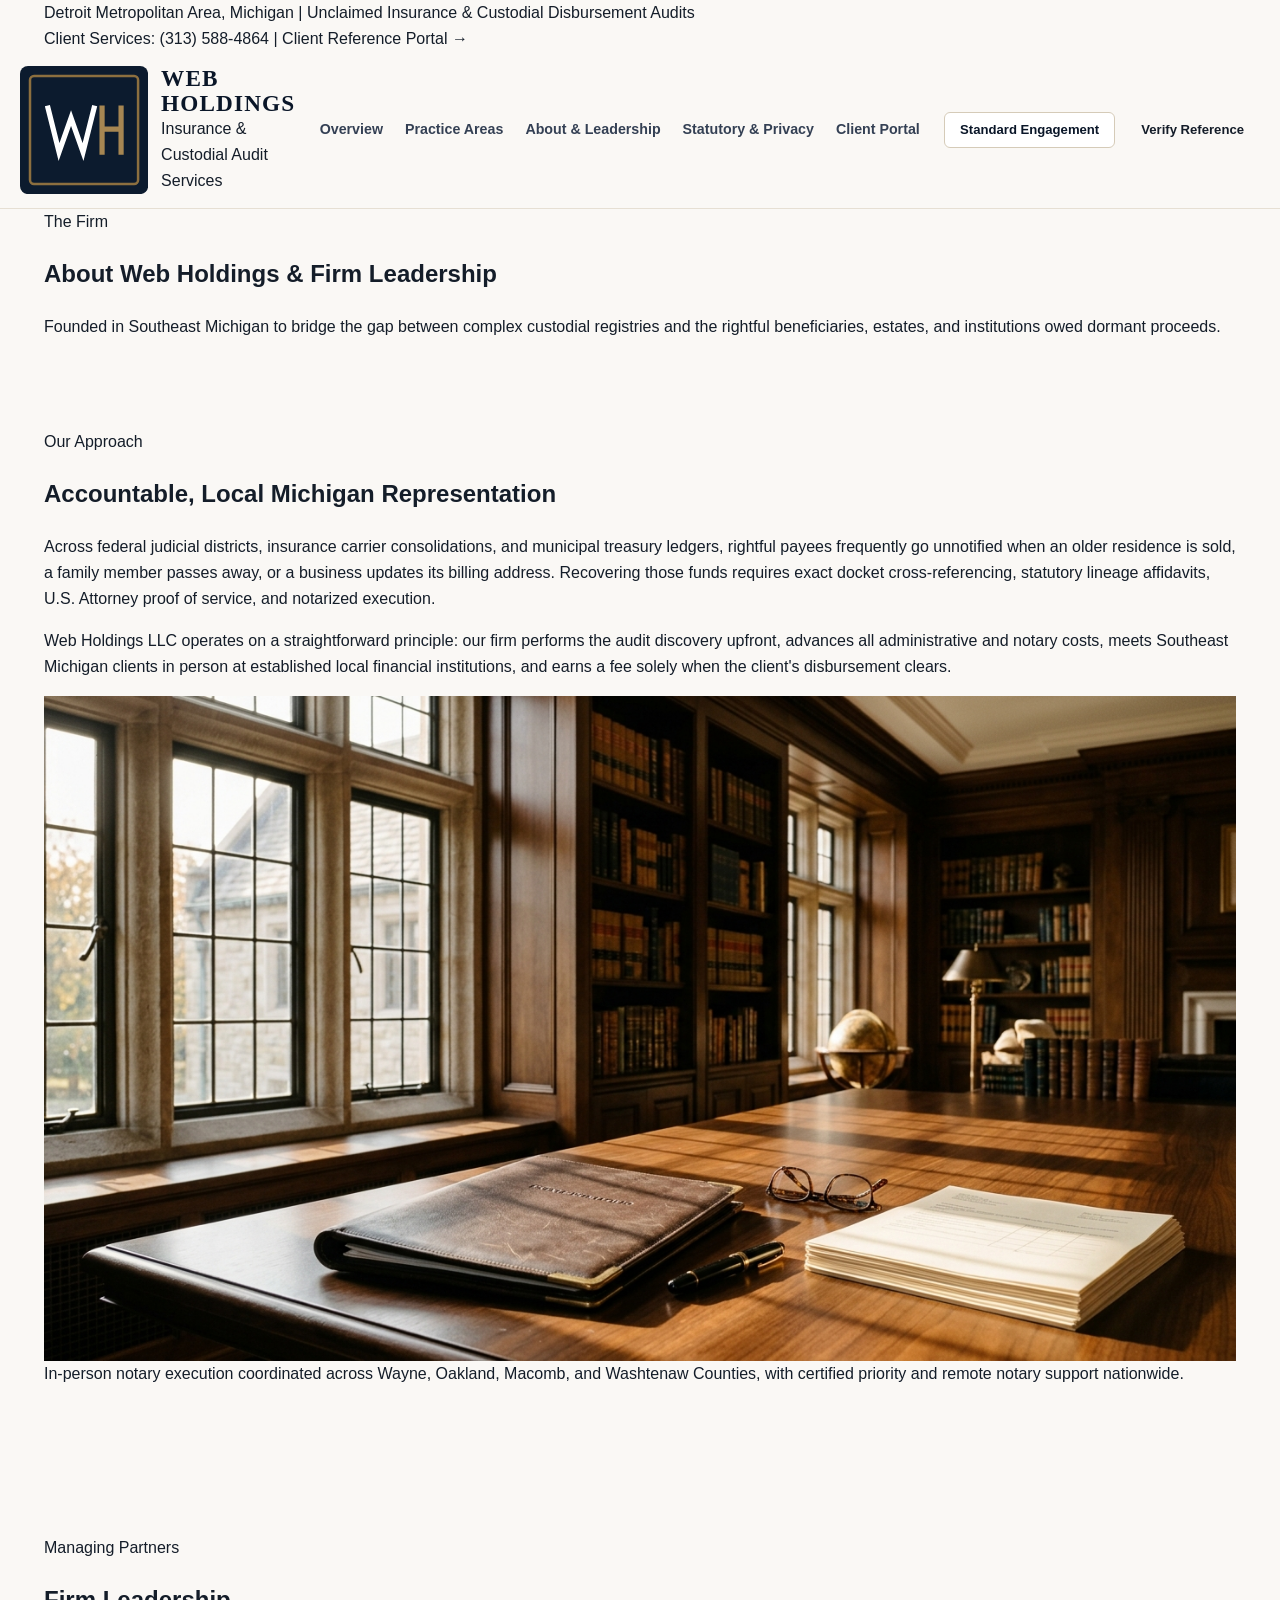
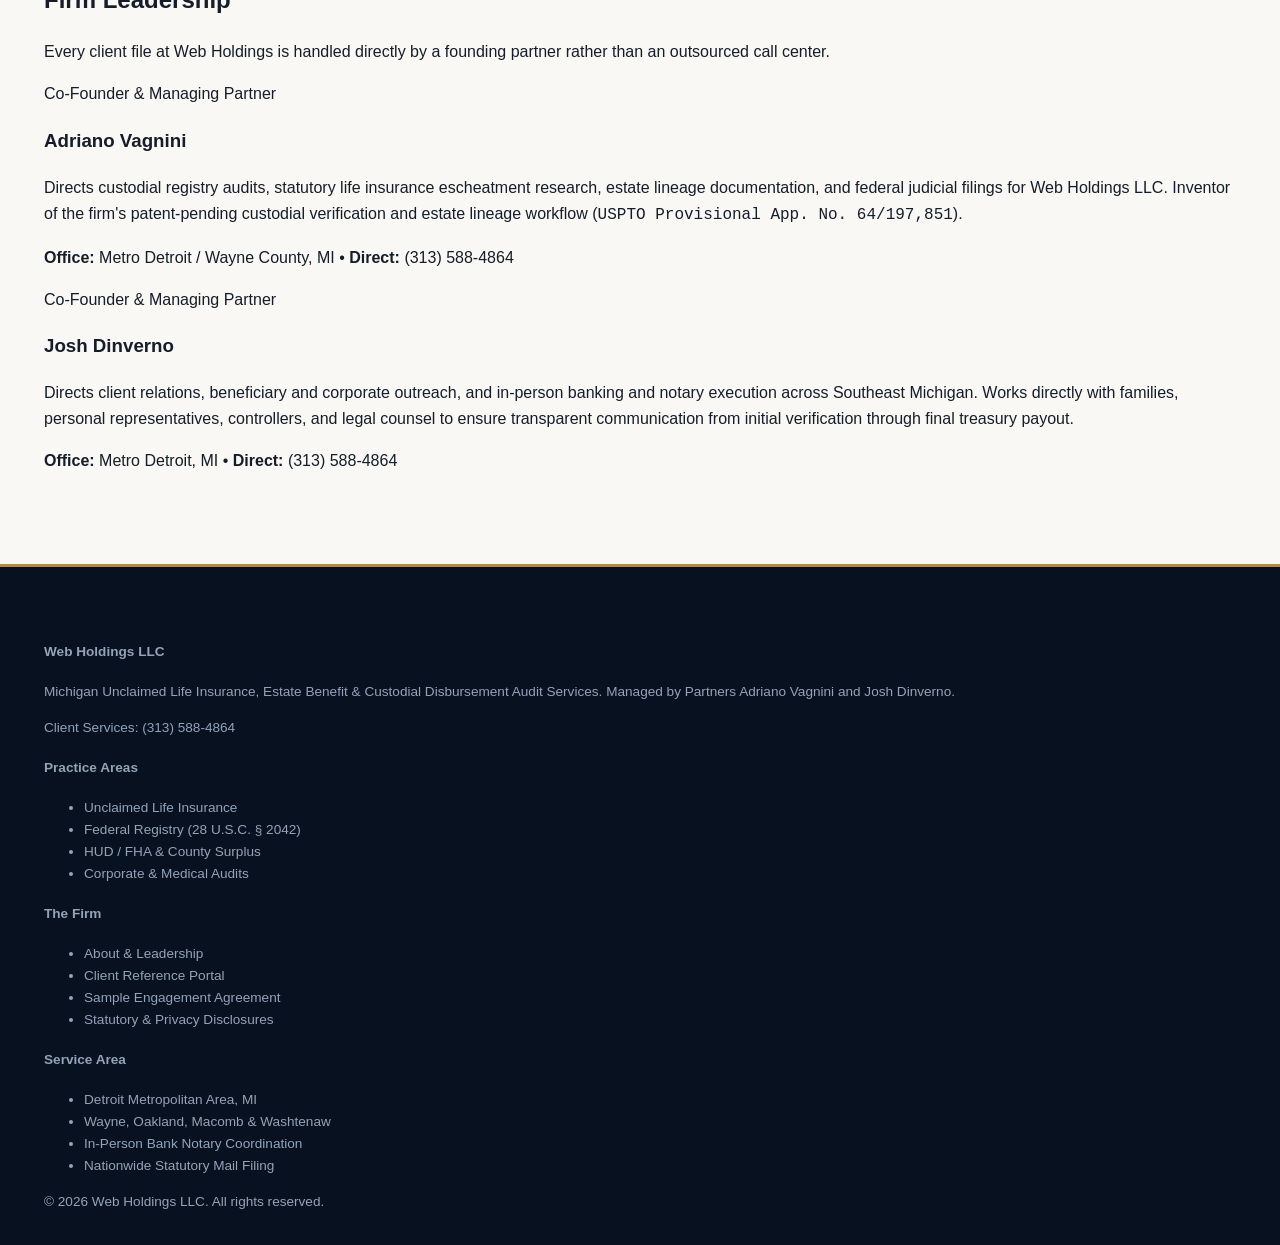
==== about.html @ 26e05de5 "Publish about.html" ====
<!DOCTYPE html>
<html lang="en">
<head>
  <meta charset="UTF-8" />
  <meta name="viewport" content="width=device-width, initial-scale=1.0" />
  <meta name="referrer" content="no-referrer" />
  <title>About &amp; Leadership | Web Holdings LLC — Metro Detroit, Michigan</title>
  <link rel="canonical" href="https://webholdingsmi.com/about.html" />
  <link rel="icon" type="image/svg+xml" href="favicon.svg" />
  <link rel="stylesheet" href="styles.css" />
</head>
<body>

  <div class="utility-bar">
    <div class="container utility-inner">
      <div class="utility-left">
        <span>Detroit Metropolitan Area, Michigan</span>
        <span class="utility-sep">|</span>
        <span>Unclaimed Insurance &amp; Custodial Disbursement Audits</span>
      </div>
      <div class="utility-right">
        <a href="tel:3135884864" class="utility-link">Client Services: (313) 588-4864</a>
        <span class="utility-sep">|</span>
        <a href="portal.html" class="utility-link">Client Reference Portal &rarr;</a>
      </div>
    </div>
  </div>

  <header class="site-header">
    <div class="container header-inner">
      <a href="index.html" class="brand">
        <svg class="brand-mark" viewBox="0 0 64 64" fill="none" xmlns="http://www.w3.org/2000/svg">
          <rect width="64" height="64" rx="4" fill="#0C1B2E" />
          <rect x="5" y="5" width="54" height="54" rx="2" stroke="#8C6F3F" stroke-width="1.25" />
          <path d="M14 21L19.5 43L25.5 26L31.5 43L37 21" stroke="#FFFFFF" stroke-width="2.6" stroke-linecap="square" stroke-linejoin="miter" />
          <path d="M41 21V43M50.5 21V43M41 31.5H50.5" stroke="#A68652" stroke-width="2.6" stroke-linecap="square" />
        </svg>
        <div class="brand-text">
          <span class="brand-name">Web Holdings</span>
          <span class="brand-sub">Insurance &amp; Custodial Audit Services</span>
        </div>
      </a>

      <nav class="main-nav" id="mainNav">
        <a href="index.html">Overview</a>
        <a href="practices.html">Practice Areas</a>
        <a href="about.html" class="active">About &amp; Leadership</a>
        <a href="compliance.html">Statutory &amp; Privacy</a>
        <a href="portal.html">Client Portal</a>
      </nav>

      <div class="header-actions">
        <a href="agreement-preview.html" class="btn btn-outline btn-sm">Standard Engagement</a>
        <a href="portal.html" class="btn btn-navy btn-sm">Verify Reference</a>
        <button class="mobile-menu-btn" id="mobileMenuBtn" type="button">Menu</button>
      </div>
    </div>
  </header>

  <section class="page-banner">
    <div class="container">
      <span class="section-kicker">The Firm</span>
      <h1>About Web Holdings &amp; Firm Leadership</h1>
      <p>
        Founded in Southeast Michigan to bridge the gap between complex custodial registries and the rightful
        beneficiaries, estates, and institutions owed dormant proceeds.
      </p>
    </div>
  </section>

  <section class="section">
    <div class="container about-split">
      <div>
        <span class="section-kicker">Our Approach</span>
        <h2 class="statement-title">Accountable, Local Michigan Representation</h2>
        <p>
          Across federal judicial districts, insurance carrier consolidations, and municipal treasury ledgers, rightful
          payees frequently go unnotified when an older residence is sold, a family member passes away, or a business
          updates its billing address. Recovering those funds requires exact docket cross-referencing, statutory lineage
          affidavits, U.S. Attorney proof of service, and notarized execution.
        </p>
        <p>
          Web Holdings LLC operates on a straightforward principle: our firm performs the audit discovery upfront,
          advances all administrative and notary costs, meets Southeast Michigan clients in person at established local
          financial institutions, and earns a fee solely when the client's disbursement clears.
        </p>
      </div>

      <div class="hero-image-panel">
        <img
          src="assets/hero-editorial.jpg"
          alt="Web Holdings Archival Estate and Audit Documentation"
        />
        <div class="hero-image-caption">
          In-person notary execution coordinated across Wayne, Oakland, Macomb, and Washtenaw Counties, with certified
          priority and remote notary support nationwide.
        </div>
      </div>
    </div>
  </section>

  <section class="section section-white">
    <div class="container">
      <div class="section-intro">
        <span class="section-kicker">Managing Partners</span>
        <h2>Firm Leadership</h2>
        <p>
          Every client file at Web Holdings is handled directly by a founding partner rather than an outsourced call
          center.
        </p>
      </div>

      <div class="cards-2">
        <div class="bio-card">
          <span class="inst-meta">Co-Founder &amp; Managing Partner</span>
          <h3>Adriano Vagnini</h3>
          <p>
            Directs custodial registry audits, statutory life insurance escheatment research, estate lineage
            documentation, and federal judicial filings for Web Holdings LLC. Inventor of the firm's patent-pending
            custodial verification and estate lineage workflow (<code>USPTO Provisional App. No. 64/197,851</code>).
          </p>
          <p>
            <strong>Office:</strong> Metro Detroit / Wayne County, MI &bull; <strong>Direct:</strong>
            <a href="tel:3135884864">(313) 588-4864</a>
          </p>
        </div>

        <div class="bio-card">
          <span class="inst-meta">Co-Founder &amp; Managing Partner</span>
          <h3>Josh Dinverno</h3>
          <p>
            Directs client relations, beneficiary and corporate outreach, and in-person banking and notary execution
            across Southeast Michigan. Works directly with families, personal representatives, controllers, and legal
            counsel to ensure transparent communication from initial verification through final treasury payout.
          </p>
          <p>
            <strong>Office:</strong> Metro Detroit, MI &bull; <strong>Direct:</strong>
            <a href="tel:3135884864">(313) 588-4864</a>
          </p>
        </div>
      </div>
    </div>
  </section>

  <footer class="site-footer">
    <div class="container">
      <div class="footer-cols">
        <div>
          <h4 class="footer-title">Web Holdings LLC</h4>
          <p>
            Michigan Unclaimed Life Insurance, Estate Benefit &amp; Custodial Disbursement Audit Services. Managed by
            Partners Adriano Vagnini and Josh Dinverno.
          </p>
          <p>Client Services: <a href="tel:3135884864">(313) 588-4864</a></p>
        </div>
        <div>
          <h4 class="footer-title">Practice Areas</h4>
          <ul class="footer-list">
            <li><a href="practices.html#insurance">Unclaimed Life Insurance</a></li>
            <li><a href="practices.html#custodial">Federal Registry (28 U.S.C. &sect; 2042)</a></li>
            <li><a href="practices.html#custodial">HUD / FHA &amp; County Surplus</a></li>
            <li><a href="practices.html#corporate">Corporate &amp; Medical Audits</a></li>
          </ul>
        </div>
        <div>
          <h4 class="footer-title">The Firm</h4>
          <ul class="footer-list">
            <li><a href="about.html">About &amp; Leadership</a></li>
            <li><a href="portal.html">Client Reference Portal</a></li>
            <li><a href="agreement-preview.html">Sample Engagement Agreement</a></li>
            <li><a href="compliance.html">Statutory &amp; Privacy Disclosures</a></li>
          </ul>
        </div>
        <div>
          <h4 class="footer-title">Service Area</h4>
          <ul class="footer-list">
            <li>Detroit Metropolitan Area, MI</li>
            <li>Wayne, Oakland, Macomb &amp; Washtenaw</li>
            <li>In-Person Bank Notary Coordination</li>
            <li>Nationwide Statutory Mail Filing</li>
          </ul>
        </div>
      </div>
      <div class="footer-legal">
        &copy; 2026 Web Holdings LLC. All rights reserved.
      </div>
    </div>
  </footer>

  <script src="app.js"></script>
</body>
</html>
---- styles.css ----
:root {
  --navy-950: #07111f;
  --navy-900: #0a1628;
  --navy-800: #11223d;
  --navy-700: #1b3358;
  --ivory-50: #faf8f5;
  --ivory-100: #f3efe8;
  --ivory-200: #e6dfd3;
  --ivory-300: #d5cbb8;
  --gold-600: #9a732c;
  --gold-500: #b68d40;
  --gold-400: #cfa95e;
  --gold-100: #f7f0e0;
  --emerald-900: #064e3b;
  --emerald-800: #124a28;
  --emerald-700: #15803d;
  --emerald-100: #e8f5ee;
  --emerald-50: #ecfdf5;
  --ink-900: #141d29;
  --ink-700: #344054;
  --ink-500: #5c687a;
  --white: #ffffff;
  --danger-700: #991b1b;
  --danger-100: #fee2e2;
  --danger-50: #fef2f2;

  --font-serif: Georgia, "Times New Roman", Times, serif;
  --font-sans: -apple-system, BlinkMacSystemFont, "Segoe UI", Roboto, "Helvetica Neue", Arial, sans-serif;
  --font-mono: "SFMono-Regular", Consolas, "Liberation Mono", Menlo, monospace;

  --shadow-sm: 0 2px 8px rgba(10, 22, 40, 0.05);
  --shadow-md: 0 12px 32px rgba(10, 22, 40, 0.09);
  --shadow-lg: 0 24px 56px rgba(10, 22, 40, 0.16);
  --radius-sm: 6px;
  --radius-md: 12px;
  --radius-lg: 16px;
}

*,
*::before,
*::after {
  box-sizing: border-box;
}

html {
  scroll-behavior: smooth;
  font-size: 16px;
}

body {
  margin: 0;
  font-family: var(--font-sans);
  background-color: var(--ivory-50);
  color: var(--ink-900);
  line-height: 1.62;
  -webkit-font-smoothing: antialiased;
}

img {
  max-width: 100%;
  display: block;
}

a {
  color: inherit;
  text-decoration: none;
}

.container {
  width: 100%;
  max-width: 1240px;
  margin: 0 auto;
  padding: 0 24px;
}

.hidden {
  display: none !important;
}

.w-full {
  width: 100%;
}

.text-emerald {
  color: #15803d !important;
}

.text-emerald-bright {
  color: #4ade80 !important;
}

.eyebrow-dark {
  background: rgba(182, 141, 64, 0.18);
  color: #cfa95e;
}

.hp-trap {
  position: absolute;
  left: -9999px;
  width: 1px;
  height: 1px;
  overflow: hidden;
  opacity: 0;
  pointer-events: none;
}

/* Anti-Scam Safety Top Bar */
.safety-banner {
  background: var(--emerald-900);
  color: #ecfdf5;
  border-bottom: 2px solid #10b981;
  font-size: 0.82rem;
  font-weight: 600;
}

.safety-banner-inner {
  display: flex;
  justify-content: space-between;
  align-items: center;
  padding: 10px 0;
  gap: 16px;
  flex-wrap: wrap;
}

.safety-badge {
  display: inline-flex;
  align-items: center;
  gap: 8px;
}

.safety-dot {
  width: 8px;
  height: 8px;
  border-radius: 50%;
  background: #34d399;
  box-shadow: 0 0 0 3px rgba(52, 211, 153, 0.25);
}

.safety-phone {
  color: #ffffff;
  font-weight: 700;
  background: rgba(255, 255, 255, 0.12);
  padding: 4px 12px;
  border-radius: 999px;
  border: 1px solid rgba(255, 255, 255, 0.22);
}

.safety-phone:hover {
  background: rgba(255, 255, 255, 0.2);
}

/* Sticky Header */
.site-header {
  position: sticky;
  top: 0;
  z-index: 100;
  background: rgba(250, 248, 245, 0.96);
  backdrop-filter: blur(12px);
  border-bottom: 1px solid var(--ivory-200);
}

.header-inner {
  display: flex;
  align-items: center;
  justify-content: space-between;
  padding: 14px 0;
  gap: 20px;
}

.brand {
  display: flex;
  align-items: center;
  gap: 13px;
}

.brand-seal {
  width: 44px;
  height: 44px;
  flex-shrink: 0;
}

.brand-text {
  display: flex;
  flex-direction: column;
}

.brand-name {
  font-family: var(--font-serif);
  font-size: 1.45rem;
  font-weight: 700;
  letter-spacing: 0.05em;
  color: var(--navy-900);
  line-height: 1.08;
  text-transform: uppercase;
}

.brand-tagline {
  font-size: 0.71rem;
  text-transform: uppercase;
  letter-spacing: 0.08em;
  color: var(--gold-600);
  font-weight: 700;
  margin-top: 2px;
}

.main-nav {
  display: flex;
  align-items: center;
  gap: 22px;
}

.main-nav a {
  font-size: 0.89rem;
  font-weight: 600;
  color: var(--ink-700);
  transition: color 0.18s ease;
}

.main-nav a:hover {
  color: var(--navy-900);
}

.header-actions {
  display: flex;
  align-items: center;
  gap: 10px;
}

.mobile-menu-btn {
  display: none;
  background: transparent;
  border: 1px solid var(--ivory-300);
  border-radius: var(--radius-sm);
  padding: 8px 11px;
  color: var(--navy-900);
  font-weight: 700;
  cursor: pointer;
}

/* Buttons */
.btn {
  display: inline-flex;
  align-items: center;
  justify-content: center;
  gap: 8px;
  padding: 12px 20px;
  font-family: var(--font-sans);
  font-size: 0.9rem;
  font-weight: 700;
  border-radius: var(--radius-sm);
  cursor: pointer;
  transition: all 0.18s ease;
  border: 1px solid transparent;
  text-align: center;
  line-height: 1.25;
}

.btn-sm {
  padding: 9px 15px;
  font-size: 0.82rem;
}

.btn-lg {
  padding: 14px 26px;
  font-size: 0.95rem;
}

.btn-primary {
  background: var(--navy-900);
  color: var(--white);
  border-color: var(--navy-900);
}

.btn-primary:hover {
  background: var(--navy-800);
}

.btn-emerald {
  background: var(--emerald-700);
  color: var(--white);
  border-color: var(--emerald-700);
  box-shadow: 0 4px 14px rgba(21, 128, 61, 0.25);
}

.btn-emerald:hover {
  background: var(--emerald-800);
}

.btn-gold {
  background: linear-gradient(135deg, #b68d40 0%, #9a732c 100%);
  color: var(--white);
  border-color: #9a732c;
}

.btn-gold:hover {
  filter: brightness(1.06);
}

.btn-outline {
  background: var(--white);
  color: var(--navy-900);
  border-color: var(--ivory-300);
}

.btn-outline:hover {
  border-color: var(--navy-900);
  background: var(--ivory-100);
}

.btn-outline-light {
  background: rgba(255, 255, 255, 0.08);
  color: var(--white);
  border-color: rgba(255, 255, 255, 0.28);
}

.btn-outline-light:hover {
  background: rgba(255, 255, 255, 0.16);
}

/* Hero + Above-the-Fold Speakerphone Verification */
.hero {
  padding: 46px 0 60px;
  background: linear-gradient(180deg, var(--ivory-50) 0%, var(--ivory-100) 100%);
  border-bottom: 1px solid var(--ivory-200);
}

.hero-grid {
  display: grid;
  grid-template-columns: 1.05fr 0.95fr;
  gap: 40px;
  align-items: start;
}

.eyebrow {
  display: inline-flex;
  align-items: center;
  gap: 8px;
  font-size: 0.75rem;
  font-weight: 700;
  text-transform: uppercase;
  letter-spacing: 0.1em;
  color: var(--navy-800);
  background: var(--white);
  border: 1px solid var(--ivory-300);
  padding: 6px 13px;
  border-radius: 999px;
  margin-bottom: 16px;
}

.hero h1 {
  font-family: var(--font-serif);
  font-size: clamp(2.15rem, 3.6vw, 3.1rem);
  font-weight: 700;
  line-height: 1.13;
  color: var(--navy-900);
  margin: 0 0 16px;
}

.hero h1 span {
  color: var(--emerald-800);
}

.hero-lead {
  font-size: 1.03rem;
  color: var(--ink-700);
  margin: 0 0 22px;
}

.call-disarm-callout {
  background: var(--white);
  border: 1.5px solid #86efac;
  border-left: 5px solid var(--emerald-700);
  border-radius: var(--radius-md);
  padding: 18px 20px;
  margin-bottom: 24px;
  box-shadow: var(--shadow-sm);
}

.call-disarm-title {
  font-size: 0.95rem;
  font-weight: 800;
  color: var(--emerald-900);
  margin: 0 0 8px;
}

.call-disarm-list {
  margin: 0;
  padding-left: 18px;
  font-size: 0.88rem;
  color: var(--ink-700);
  display: grid;
  gap: 5px;
}

.hero-cta-row {
  display: flex;
  flex-wrap: wrap;
  gap: 12px;
}

/* Above-the-Fold Speakerphone Vault Card */
.live-vault-card {
  background: var(--navy-900);
  color: var(--white);
  border-radius: var(--radius-lg);
  padding: 28px;
  box-shadow: var(--shadow-lg);
  border-top: 4px solid #10b981;
}

.vault-kicker {
  font-family: var(--font-mono);
  font-size: 0.72rem;
  color: #6ee7b7;
  text-transform: uppercase;
  letter-spacing: 0.08em;
  font-weight: 700;
}

.vault-heading {
  font-family: var(--font-serif);
  font-size: 1.55rem;
  margin: 4px 0 8px;
  color: var(--white);
  line-height: 1.2;
}

.vault-sub {
  font-size: 0.86rem;
  color: #cbd5e1;
  margin: 0 0 16px;
}

.vault-inputs-stack {
  display: grid;
  grid-template-columns: 1fr 1fr;
  gap: 10px;
  margin-bottom: 10px;
}

.vault-input {
  width: 100%;
  padding: 12px 14px;
  border-radius: var(--radius-sm);
  border: 1px solid rgba(255, 255, 255, 0.28);
  background: rgba(255, 255, 255, 0.1);
  color: var(--white);
  font-family: var(--font-sans);
  font-size: 0.94rem;
  font-weight: 600;
}

.vault-input::placeholder {
  color: #94a3b8;
  font-weight: 400;
}

.vault-input:focus {
  outline: none;
  border-color: #34d399;
  background: rgba(255, 255, 255, 0.15);
}

.sample-codes {
  display: flex;
  flex-wrap: wrap;
  align-items: center;
  gap: 8px;
  margin: 10px 0 16px;
  font-size: 0.76rem;
  color: #94a3b8;
}

.sample-chip {
  background: rgba(255, 255, 255, 0.08);
  color: #fde68a;
  border: 1px solid rgba(253, 230, 138, 0.35);
  border-radius: 999px;
  padding: 4px 10px;
  font-family: var(--font-mono);
  font-size: 0.73rem;
  cursor: pointer;
}

.sample-chip:hover {
  background: rgba(255, 255, 255, 0.16);
}

.certificate-panel {
  background: var(--ivory-50);
  color: var(--ink-900);
  border-radius: var(--radius-md);
  padding: 20px 22px;
  border: 1px solid var(--ivory-300);
}

.cert-header {
  display: flex;
  justify-content: space-between;
  align-items: flex-start;
  gap: 10px;
  padding-bottom: 10px;
  border-bottom: 2px solid var(--navy-900);
  margin-bottom: 12px;
}

.cert-kicker {
  font-family: var(--font-mono);
  font-size: 0.7rem;
  color: var(--gold-600);
  text-transform: uppercase;
  font-weight: 700;
}

.cert-title {
  font-family: var(--font-serif);
  font-size: 1.18rem;
  font-weight: 700;
  color: var(--navy-900);
  margin: 2px 0 0;
}

.cert-badge {
  background: var(--emerald-100);
  color: var(--emerald-800);
  border: 1px solid rgba(21, 128, 61, 0.35);
  font-family: var(--font-mono);
  font-size: 0.69rem;
  font-weight: 800;
  padding: 3px 9px;
  border-radius: 999px;
  white-space: nowrap;
}

.cert-amount-highlight {
  background: var(--emerald-100);
  border: 1px solid rgba(21, 128, 61, 0.3);
  border-radius: var(--radius-sm);
  padding: 10px 14px;
  display: flex;
  justify-content: space-between;
  align-items: center;
  margin-bottom: 12px;
}

.cert-amount-label {
  font-size: 0.78rem;
  font-weight: 800;
  color: var(--emerald-800);
  text-transform: uppercase;
}

.cert-amount-number {
  font-family: var(--font-mono);
  font-size: 1.35rem;
  font-weight: 800;
  color: var(--emerald-800);
}

.cert-rows {
  display: grid;
  gap: 7px;
  font-size: 0.84rem;
  margin-bottom: 12px;
}

.cert-row {
  display: flex;
  justify-content: space-between;
  gap: 12px;
  padding-bottom: 6px;
  border-bottom: 1px dashed var(--ivory-300);
}

.cert-row-label {
  color: var(--ink-500);
}

.cert-row-val {
  font-weight: 700;
  color: var(--navy-900);
  text-align: right;
}

.cert-actions {
  display: flex;
  flex-wrap: wrap;
  gap: 8px;
}

.cert-error {
  background: var(--danger-50);
  color: var(--danger-700);
  border: 1px solid #fecaca;
  padding: 10px 12px;
  border-radius: var(--radius-sm);
  font-size: 0.83rem;
  margin-bottom: 10px;
}

/* Anti-Scam Comparison Table Section */
.section {
  padding: 74px 0;
}

.section-alt {
  background: var(--ivory-100);
  border-top: 1px solid var(--ivory-200);
  border-bottom: 1px solid var(--ivory-200);
}

.section-dark {
  background: var(--navy-900);
  color: var(--white);
}

.section-header {
  max-width: 780px;
  margin: 0 auto 44px;
  text-align: center;
}

.section-header h2 {
  font-family: var(--font-serif);
  font-size: clamp(1.85rem, 3vw, 2.55rem);
  color: var(--navy-900);
  margin: 0 0 12px;
  line-height: 1.18;
}

.section-dark .section-header h2 {
  color: var(--white);
}

.section-header p {
  font-size: 1rem;
  color: var(--ink-700);
  margin: 0;
}

.section-dark .section-header p {
  color: #cbd5e1;
}

.scam-compare-grid {
  display: grid;
  grid-template-columns: 1fr 1fr;
  gap: 28px;
  margin-bottom: 32px;
}

.scam-col-bad {
  background: var(--white);
  border: 1.5px solid #fecaca;
  border-top: 5px solid #dc2626;
  border-radius: var(--radius-md);
  padding: 28px 30px;
  box-shadow: var(--shadow-sm);
}

.scam-col-good {
  background: var(--white);
  border: 2px solid #86efac;
  border-top: 5px solid var(--emerald-700);
  border-radius: var(--radius-md);
  padding: 28px 30px;
  box-shadow: var(--shadow-md);
}

.scam-col-title {
  font-family: var(--font-serif);
  font-size: 1.45rem;
  margin: 0 0 16px;
  color: var(--navy-900);
}

.compare-list {
  list-style: none;
  padding: 0;
  margin: 0;
  display: grid;
  gap: 14px;
  font-size: 0.92rem;
}

.compare-list li {
  display: flex;
  gap: 11px;
  align-items: flex-start;
}

.x-badge {
  display: inline-flex;
  align-items: center;
  justify-content: center;
  width: 22px;
  height: 22px;
  border-radius: 50%;
  background: var(--danger-100);
  color: var(--danger-700);
  font-weight: 800;
  font-size: 0.78rem;
  flex-shrink: 0;
  margin-top: 2px;
}

.check-badge {
  display: inline-flex;
  align-items: center;
  justify-content: center;
  width: 22px;
  height: 22px;
  border-radius: 50%;
  background: var(--emerald-100);
  color: var(--emerald-700);
  font-size: 0.78rem;
  font-weight: 800;
  flex-shrink: 0;
  margin-top: 2px;
}

.bank-meetup-banner {
  background: var(--navy-900);
  color: var(--white);
  border-radius: var(--radius-md);
  padding: 26px 32px;
  display: flex;
  justify-content: space-between;
  align-items: center;
  gap: 24px;
  flex-wrap: wrap;
  border-left: 5px solid var(--gold-500);
}

.bank-meetup-banner h3 {
  font-family: var(--font-serif);
  font-size: 1.45rem;
  margin: 0 0 6px;
}

.bank-meetup-banner p {
  margin: 0;
  font-size: 0.92rem;
  color: #cbd5e1;
  max-width: 760px;
}

/* Official .GOV Verification Grid */
.gov-grid {
  display: grid;
  grid-template-columns: repeat(4, 1fr);
  gap: 20px;
}

.gov-card {
  background: var(--white);
  border: 1px solid var(--ivory-300);
  border-radius: var(--radius-md);
  padding: 22px;
  box-shadow: var(--shadow-sm);
  display: flex;
  flex-direction: column;
  justify-content: space-between;
}

.gov-domain {
  font-family: var(--font-mono);
  font-size: 0.73rem;
  font-weight: 700;
  color: var(--emerald-800);
  background: var(--emerald-100);
  padding: 3px 9px;
  border-radius: 4px;
  display: inline-block;
  margin-bottom: 10px;
}

.gov-card h3 {
  font-family: var(--font-serif);
  font-size: 1.2rem;
  margin: 0 0 8px;
  color: var(--navy-900);
}

.gov-card p {
  font-size: 0.86rem;
  color: var(--ink-700);
  margin: 0 0 14px;
}

.gov-link {
  font-size: 0.83rem;
  font-weight: 700;
  color: var(--navy-800);
  text-decoration: underline;
}

/* Life Insurance & 4 Divisions */
.divisions-grid {
  display: grid;
  grid-template-columns: repeat(2, 1fr);
  gap: 24px;
}

.division-box {
  background: var(--white);
  border: 1px solid var(--ivory-200);
  border-radius: var(--radius-md);
  padding: 28px 30px;
  box-shadow: var(--shadow-sm);
}

.division-top {
  display: flex;
  justify-content: space-between;
  align-items: center;
  gap: 12px;
  margin-bottom: 12px;
}

.division-code {
  font-family: var(--font-mono);
  font-size: 0.74rem;
  background: var(--ivory-100);
  color: var(--navy-800);
  padding: 4px 10px;
  border-radius: 4px;
  font-weight: 700;
  border: 1px solid var(--ivory-300);
}

.division-tag {
  font-size: 0.74rem;
  font-weight: 700;
  color: var(--emerald-700);
  text-transform: uppercase;
}

.division-box h3 {
  font-family: var(--font-serif);
  font-size: 1.45rem;
  color: var(--navy-900);
  margin: 0 0 10px;
}

.division-box p {
  color: var(--ink-700);
  font-size: 0.91rem;
  margin: 0 0 14px;
}

.division-bullets {
  margin: 0;
  padding-left: 18px;
  font-size: 0.86rem;
  color: var(--ink-700);
  display: grid;
  gap: 5px;
}

/* 4-Step Protocol */
.steps-grid {
  display: grid;
  grid-template-columns: repeat(4, 1fr);
  gap: 20px;
}

.step-card {
  background: rgba(255, 255, 255, 0.05);
  border: 1px solid rgba(255, 255, 255, 0.14);
  border-radius: var(--radius-md);
  padding: 26px 22px;
}

.step-number {
  font-family: var(--font-serif);
  font-size: 2.3rem;
  font-weight: 700;
  color: var(--gold-400);
  line-height: 1;
  margin-bottom: 12px;
}

.step-stage-pill {
  display: inline-block;
  font-family: var(--font-mono);
  font-size: 0.7rem;
  color: #86efac;
  background: rgba(34, 197, 94, 0.15);
  border: 1px solid rgba(134, 239, 172, 0.3);
  padding: 3px 8px;
  border-radius: 4px;
  margin-bottom: 10px;
}

.step-card h3 {
  font-family: var(--font-serif);
  font-size: 1.3rem;
  color: var(--white);
  margin: 0 0 8px;
}

.step-card p {
  font-size: 0.87rem;
  color: #cbd5e1;
  margin: 0;
}

/* Payout Calculator */
.calc-wrapper {
  background: var(--white);
  border: 1px solid var(--ivory-300);
  border-radius: var(--radius-lg);
  padding: 36px;
  box-shadow: var(--shadow-md);
  display: grid;
  grid-template-columns: 1.05fr 0.95fr;
  gap: 36px;
  align-items: center;
}

.calc-field {
  margin-bottom: 20px;
}

.calc-field label {
  display: block;
  font-size: 0.86rem;
  font-weight: 700;
  color: var(--navy-900);
  margin-bottom: 8px;
}

.calc-select,
.calc-number-input {
  width: 100%;
  padding: 12px 14px;
  border: 1px solid var(--ivory-300);
  border-radius: var(--radius-sm);
  font-family: var(--font-sans);
  font-size: 0.95rem;
  color: var(--navy-900);
  background: var(--ivory-50);
}

.calc-number-input {
  font-family: var(--font-mono);
  font-weight: 700;
  font-size: 1.15rem;
}

.calc-range {
  width: 100%;
  margin-top: 12px;
  accent-color: var(--navy-900);
  cursor: pointer;
}

.calc-range-labels {
  display: flex;
  justify-content: space-between;
  font-family: var(--font-mono);
  font-size: 0.74rem;
  color: var(--ink-500);
  margin-top: 4px;
}

.calc-note {
  font-size: 0.83rem;
  color: var(--ink-500);
  margin: 0;
}

.calc-summary-box {
  background: var(--navy-900);
  color: var(--white);
  border-radius: var(--radius-md);
  padding: 28px;
  border-top: 4px solid #10b981;
}

.calc-net-label {
  font-size: 0.78rem;
  text-transform: uppercase;
  letter-spacing: 0.08em;
  color: #86efac;
  font-weight: 700;
}

.calc-net-amount {
  font-family: var(--font-mono);
  font-size: 2.35rem;
  font-weight: 800;
  color: #4ade80;
  margin: 6px 0 16px;
  line-height: 1.1;
}

.calc-breakdown {
  border-top: 1px solid rgba(255, 255, 255, 0.14);
  padding-top: 14px;
  display: grid;
  gap: 9px;
  font-size: 0.87rem;
  margin-bottom: 20px;
}

.calc-line {
  display: flex;
  justify-content: space-between;
  color: #cbd5e1;
}

.calc-line strong {
  color: var(--white);
  font-family: var(--font-mono);
}

/* Partners + Editorial Office Card */
.partners-grid {
  display: grid;
  grid-template-columns: 1fr 1fr 0.9fr;
  gap: 24px;
  align-items: stretch;
}

.partner-card {
  background: var(--white);
  border: 1px solid var(--ivory-300);
  border-top: 4px solid var(--navy-900);
  border-radius: var(--radius-md);
  padding: 26px;
  box-shadow: var(--shadow-sm);
}

.partner-role {
  font-family: var(--font-mono);
  font-size: 0.73rem;
  text-transform: uppercase;
  letter-spacing: 0.06em;
  color: var(--gold-600);
  font-weight: 700;
}

.partner-card h3 {
  font-family: var(--font-serif);
  font-size: 1.55rem;
  margin: 4px 0 10px;
  color: var(--navy-900);
}

.partner-card p {
  font-size: 0.9rem;
  color: var(--ink-700);
  margin: 0 0 14px;
}

.partner-meta {
  font-size: 0.83rem;
  color: var(--navy-900);
  font-weight: 700;
}

.office-photo-card {
  border-radius: var(--radius-md);
  overflow: hidden;
  border: 1px solid var(--ivory-300);
  background: var(--navy-900);
  color: var(--white);
  display: flex;
  flex-direction: column;
}

.office-photo-card img {
  width: 100%;
  height: 195px;
  object-fit: cover;
}

.office-photo-body {
  padding: 18px 20px;
  font-size: 0.86rem;
  color: #cbd5e1;
}

.office-photo-body strong {
  color: var(--white);
  display: block;
  margin-bottom: 4px;
  font-size: 0.95rem;
}

/* Intake Form & FAQ */
.intake-grid {
  display: grid;
  grid-template-columns: 1.1fr 0.9fr;
  gap: 36px;
  align-items: start;
}

.intake-card {
  background: var(--white);
  border: 1px solid var(--ivory-300);
  border-radius: var(--radius-lg);
  padding: 32px;
  box-shadow: var(--shadow-md);
}

.form-grid-2 {
  display: grid;
  grid-template-columns: 1fr 1fr;
  gap: 14px;
}

.form-group {
  margin-bottom: 14px;
}

.form-group label {
  display: block;
  font-size: 0.83rem;
  font-weight: 700;
  color: var(--navy-900);
  margin-bottom: 5px;
}

.form-control {
  width: 100%;
  padding: 11px 13px;
  border: 1px solid var(--ivory-300);
  border-radius: var(--radius-sm);
  font-family: var(--font-sans);
  font-size: 0.92rem;
  color: var(--ink-900);
  background: var(--ivory-50);
}

.form-control:focus {
  outline: none;
  border-color: var(--navy-900);
  background: var(--white);
}

textarea.form-control {
  min-height: 82px;
  resize: vertical;
}

.intake-success {
  background: var(--emerald-100);
  border: 1px solid rgba(21, 128, 61, 0.35);
  color: var(--emerald-800);
  padding: 16px 18px;
  border-radius: var(--radius-sm);
  margin-top: 14px;
  font-size: 0.9rem;
}

.direct-desk-card {
  background: var(--navy-900);
  color: var(--white);
  border-radius: var(--radius-lg);
  padding: 30px;
  border-top: 4px solid var(--gold-500);
}

.direct-desk-card h3 {
  font-family: var(--font-serif);
  font-size: 1.65rem;
  margin: 4px 0 10px;
}

.desk-sub {
  color: #cbd5e1;
  font-size: 0.91rem;
  margin: 0;
}

.desk-contact-list {
  display: grid;
  gap: 13px;
  margin: 20px 0;
  padding: 18px 0;
  border-top: 1px solid rgba(255, 255, 255, 0.14);
  border-bottom: 1px solid rgba(255, 255, 255, 0.14);
}

.desk-contact-item small {
  display: block;
  font-size: 0.72rem;
  text-transform: uppercase;
  letter-spacing: 0.08em;
  color: var(--gold-400);
  margin-bottom: 2px;
}

.desk-contact-item strong {
  font-size: 1.02rem;
  color: var(--white);
}

/* FAQ Accordion */
.faq-list {
  max-width: 880px;
  margin: 0 auto;
  display: grid;
  gap: 12px;
}

.faq-item {
  background: var(--white);
  border: 1px solid var(--ivory-300);
  border-radius: var(--radius-sm);
  overflow: hidden;
}

.faq-item summary {
  list-style: none;
  padding: 17px 22px;
  font-weight: 700;
  color: var(--navy-900);
  cursor: pointer;
  display: flex;
  justify-content: space-between;
  align-items: center;
  gap: 16px;
  font-size: 0.96rem;
}

.faq-item summary::-webkit-details-marker {
  display: none;
}

.faq-icon {
  font-family: var(--font-mono);
  color: var(--gold-600);
  font-size: 1.2rem;
}

.faq-answer {
  padding: 14px 22px 20px;
  color: var(--ink-700);
  font-size: 0.91rem;
  border-top: 1px solid var(--ivory-100);
}

/* Footer */
.site-footer {
  background: var(--navy-950);
  color: #94a3b8;
  padding: 56px 0 34px;
  border-top: 3px solid var(--gold-500);
  font-size: 0.85rem;
}

.footer-grid {
  display: grid;
  grid-template-columns: 1.4fr 1fr 1fr 1.1fr;
  gap: 32px;
  padding-bottom: 34px;
  border-bottom: 1px solid rgba(255, 255, 255, 0.1);
}

.footer-heading {
  color: var(--white);
  font-family: var(--font-serif);
  font-size: 1.15rem;
  margin: 0 0 12px;
}

.footer-copy {
  margin: 0 0 10px;
}

.footer-links {
  list-style: none;
  padding: 0;
  margin: 0;
  display: grid;
  gap: 8px;
}

.footer-links a:hover {
  color: var(--gold-400);
}

.ribbon-mono {
  font-family: var(--font-mono);
  font-size: 0.74rem;
  color: var(--gold-400);
}

.statutory-disclaimer {
  margin-top: 24px;
  font-size: 0.76rem;
  line-height: 1.6;
  color: #64748b;
}

@media (max-width: 1024px) {
  .hero-grid,
  .scam-compare-grid,
  .calc-wrapper,
  .partners-grid,
  .intake-grid {
    grid-template-columns: 1fr;
  }

  .gov-grid,
  .divisions-grid,
  .steps-grid {
    grid-template-columns: repeat(2, 1fr);
  }

  .footer-grid {
    grid-template-columns: 1fr 1fr;
  }

  .main-nav {
    display: none;
  }

  .main-nav.open {
    display: flex;
    flex-direction: column;
    position: absolute;
    top: 100%;
    left: 0;
    right: 0;
    background: var(--ivory-50);
    padding: 20px 24px;
    border-bottom: 2px solid var(--gold-500);
    box-shadow: var(--shadow-md);
    align-items: flex-start;
    gap: 14px;
  }

  .mobile-menu-btn {
    display: inline-flex;
  }
}

@media (max-width: 640px) {
  .vault-inputs-stack,
  .gov-grid,
  .divisions-grid,
  .steps-grid,
  .form-grid-2,
  .footer-grid {
    grid-template-columns: 1fr;
  }

  .live-vault-card,
  .calc-wrapper,
  .intake-card {
    padding: 22px 18px;
  }

  .header-actions .btn-outline {
    display: none;
  }
}
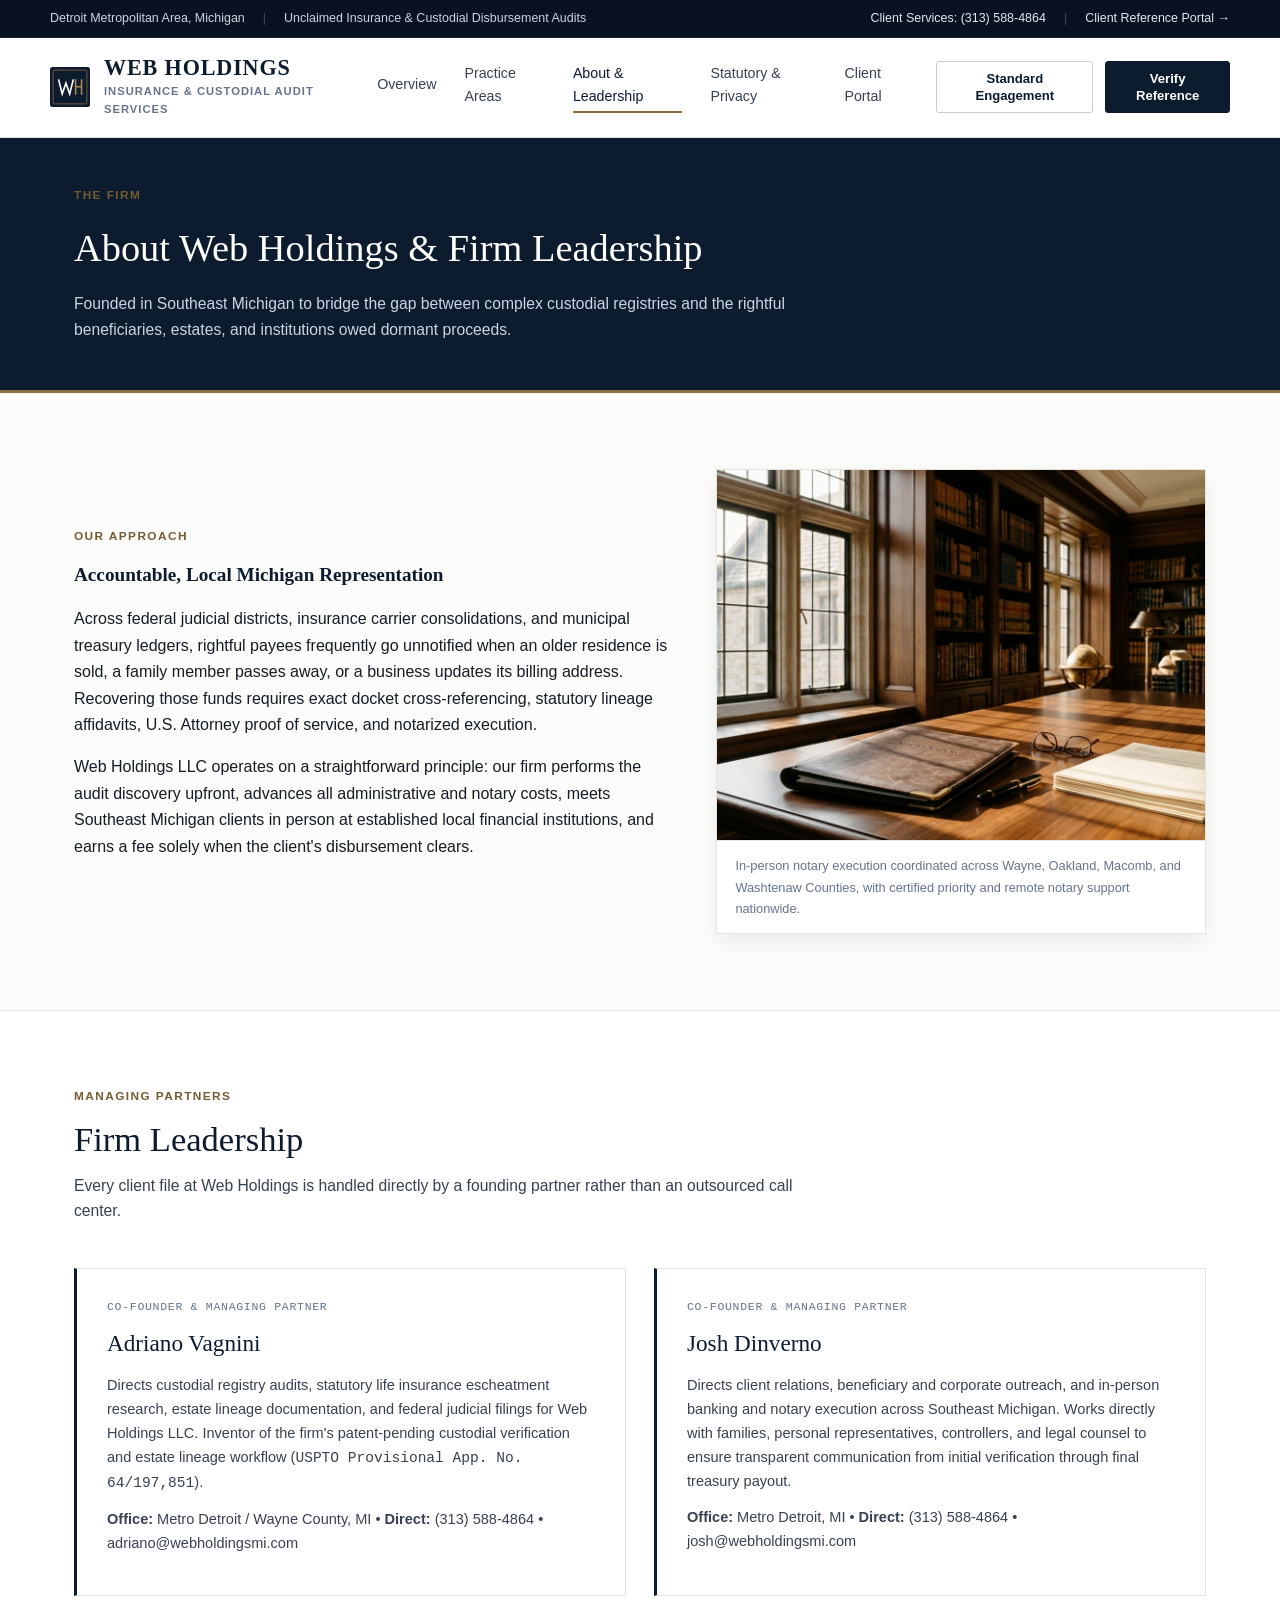
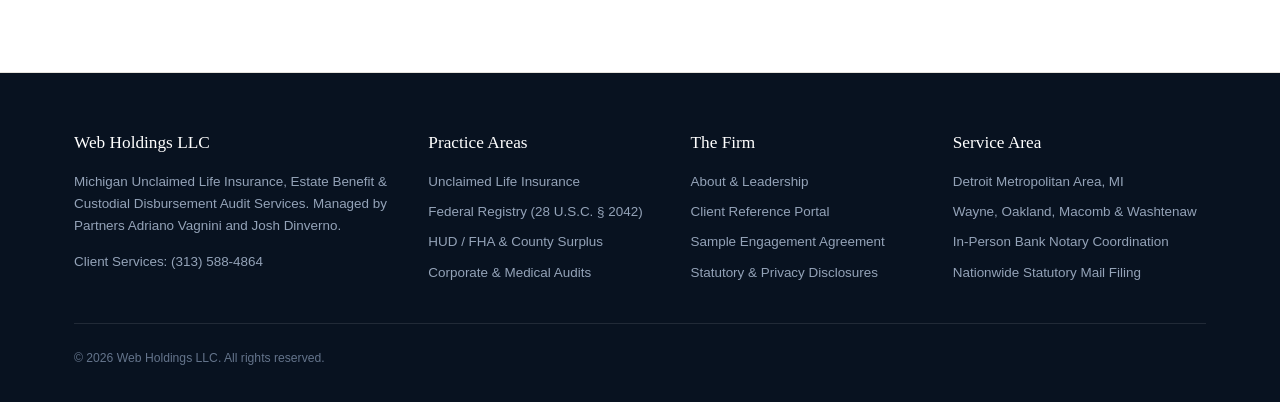
==== commit bcca6c0a: "Publish about.html" ====
--- a/about.html
+++ b/about.html
@@ -121,7 +121,8 @@
           </p>
           <p>
             <strong>Office:</strong> Metro Detroit / Wayne County, MI &bull; <strong>Direct:</strong>
-            <a href="tel:3135884864">(313) 588-4864</a>
+            <a href="tel:3135884864">(313) 588-4864</a> &bull;
+            <a href="mailto:adriano@webholdingsmi.com">adriano@webholdingsmi.com</a>
           </p>
         </div>
 
@@ -135,7 +136,8 @@
           </p>
           <p>
             <strong>Office:</strong> Metro Detroit, MI &bull; <strong>Direct:</strong>
-            <a href="tel:3135884864">(313) 588-4864</a>
+            <a href="tel:3135884864">(313) 588-4864</a> &bull;
+            <a href="mailto:josh@webholdingsmi.com">josh@webholdingsmi.com</a>
           </p>
         </div>
       </div>
--- a/styles.css
+++ b/styles.css
@@ -1,39 +1,31 @@
 :root {
-  --navy-950: #07111f;
-  --navy-900: #0a1628;
-  --navy-800: #11223d;
-  --navy-700: #1b3358;
-  --ivory-50: #faf8f5;
-  --ivory-100: #f3efe8;
-  --ivory-200: #e6dfd3;
-  --ivory-300: #d5cbb8;
-  --gold-600: #9a732c;
-  --gold-500: #b68d40;
-  --gold-400: #cfa95e;
-  --gold-100: #f7f0e0;
-  --emerald-900: #064e3b;
-  --emerald-800: #124a28;
-  --emerald-700: #15803d;
-  --emerald-100: #e8f5ee;
-  --emerald-50: #ecfdf5;
-  --ink-900: #141d29;
-  --ink-700: #344054;
-  --ink-500: #5c687a;
+  --navy-950: #081220;
+  --navy-900: #0c1b2e;
+  --navy-800: #162a45;
+  --navy-700: #233e63;
+  --stone-50: #fcfcfa;
+  --stone-100: #f5f4f0;
+  --stone-200: #e5e3dc;
+  --stone-300: #cfccc2;
+  --bronze-700: #755b32;
+  --bronze-600: #8c6f3f;
+  --bronze-500: #a68652;
+  --ink-900: #141c26;
+  --ink-700: #374151;
+  --ink-500: #64748b;
   --white: #ffffff;
-  --danger-700: #991b1b;
-  --danger-100: #fee2e2;
-  --danger-50: #fef2f2;
+  --green-800: #14532d;
+  --green-50: #f0fdf4;
+  --red-800: #991b1b;
+  --red-50: #fef2f2;
 
   --font-serif: Georgia, "Times New Roman", Times, serif;
-  --font-sans: -apple-system, BlinkMacSystemFont, "Segoe UI", Roboto, "Helvetica Neue", Arial, sans-serif;
+  --font-sans: -apple-system, BlinkMacSystemFont, "Segoe UI", Inter, Roboto, "Helvetica Neue", Arial, sans-serif;
   --font-mono: "SFMono-Regular", Consolas, "Liberation Mono", Menlo, monospace;
 
-  --shadow-sm: 0 2px 8px rgba(10, 22, 40, 0.05);
-  --shadow-md: 0 12px 32px rgba(10, 22, 40, 0.09);
-  --shadow-lg: 0 24px 56px rgba(10, 22, 40, 0.16);
-  --radius-sm: 6px;
-  --radius-md: 12px;
-  --radius-lg: 16px;
+  --border-hairline: 1px solid var(--stone-200);
+  --shadow-subtle: 0 1px 3px rgba(12, 27, 46, 0.05);
+  --shadow-card: 0 8px 24px rgba(12, 27, 46, 0.07);
 }
 
 *,
@@ -50,9 +42,9 @@
 body {
   margin: 0;
   font-family: var(--font-sans);
-  background-color: var(--ivory-50);
+  background-color: var(--stone-50);
   color: var(--ink-900);
-  line-height: 1.62;
+  line-height: 1.65;
   -webkit-font-smoothing: antialiased;
 }
 
@@ -68,7 +60,7 @@
 
 .container {
   width: 100%;
-  max-width: 1240px;
+  max-width: 1180px;
   margin: 0 auto;
   padding: 0 24px;
 }
@@ -79,19 +71,6 @@
 
 .w-full {
   width: 100%;
-}
-
-.text-emerald {
-  color: #15803d !important;
-}
-
-.text-emerald-bright {
-  color: #4ade80 !important;
-}
-
-.eyebrow-dark {
-  background: rgba(182, 141, 64, 0.18);
-  color: #cfa95e;
 }
 
 .hp-trap {
@@ -104,78 +83,76 @@
   pointer-events: none;
 }
 
-/* Anti-Scam Safety Top Bar */
-.safety-banner {
-  background: var(--emerald-900);
-  color: #ecfdf5;
-  border-bottom: 2px solid #10b981;
-  font-size: 0.82rem;
-  font-weight: 600;
-}
-
-.safety-banner-inner {
+/* Institutional Utility Top Bar */
+.utility-bar {
+  background: var(--navy-950);
+  color: #cbd5e1;
+  font-size: 0.78rem;
+  border-bottom: 1px solid rgba(255, 255, 255, 0.08);
+}
+
+.utility-inner {
   display: flex;
   justify-content: space-between;
   align-items: center;
-  padding: 10px 0;
+  padding: 8px 0;
   gap: 16px;
   flex-wrap: wrap;
 }
 
-.safety-badge {
-  display: inline-flex;
-  align-items: center;
-  gap: 8px;
-}
-
-.safety-dot {
-  width: 8px;
-  height: 8px;
-  border-radius: 50%;
-  background: #34d399;
-  box-shadow: 0 0 0 3px rgba(52, 211, 153, 0.25);
-}
-
-.safety-phone {
-  color: #ffffff;
-  font-weight: 700;
-  background: rgba(255, 255, 255, 0.12);
-  padding: 4px 12px;
-  border-radius: 999px;
-  border: 1px solid rgba(255, 255, 255, 0.22);
-}
-
-.safety-phone:hover {
-  background: rgba(255, 255, 255, 0.2);
-}
-
-/* Sticky Header */
+.utility-left {
+  display: flex;
+  align-items: center;
+  gap: 18px;
+  flex-wrap: wrap;
+}
+
+.utility-sep {
+  color: rgba(255, 255, 255, 0.22);
+}
+
+.utility-right {
+  display: flex;
+  align-items: center;
+  gap: 18px;
+}
+
+.utility-link {
+  color: #e2e8f0;
+  font-weight: 500;
+}
+
+.utility-link:hover {
+  color: var(--white);
+  text-decoration: underline;
+}
+
+/* Main Corporate Header */
 .site-header {
   position: sticky;
   top: 0;
   z-index: 100;
-  background: rgba(250, 248, 245, 0.96);
-  backdrop-filter: blur(12px);
-  border-bottom: 1px solid var(--ivory-200);
+  background: rgba(255, 255, 255, 0.98);
+  border-bottom: var(--border-hairline);
 }
 
 .header-inner {
   display: flex;
   align-items: center;
   justify-content: space-between;
-  padding: 14px 0;
-  gap: 20px;
+  padding: 18px 0;
+  gap: 24px;
 }
 
 .brand {
   display: flex;
   align-items: center;
-  gap: 13px;
-}
-
-.brand-seal {
-  width: 44px;
-  height: 44px;
+  gap: 14px;
+}
+
+.brand-mark {
+  width: 40px;
+  height: 40px;
   flex-shrink: 0;
 }
 
@@ -186,1093 +163,749 @@
 
 .brand-name {
   font-family: var(--font-serif);
-  font-size: 1.45rem;
+  font-size: 1.38rem;
   font-weight: 700;
-  letter-spacing: 0.05em;
-  color: var(--navy-900);
-  line-height: 1.08;
+  letter-spacing: 0.04em;
+  color: var(--navy-900);
+  line-height: 1.1;
   text-transform: uppercase;
 }
 
-.brand-tagline {
-  font-size: 0.71rem;
+.brand-sub {
+  font-size: 0.7rem;
+  letter-spacing: 0.09em;
   text-transform: uppercase;
-  letter-spacing: 0.08em;
-  color: var(--gold-600);
-  font-weight: 700;
+  color: var(--ink-500);
+  font-weight: 600;
   margin-top: 2px;
 }
 
 .main-nav {
   display: flex;
   align-items: center;
-  gap: 22px;
+  gap: 28px;
 }
 
 .main-nav a {
   font-size: 0.89rem;
-  font-weight: 600;
+  font-weight: 500;
   color: var(--ink-700);
-  transition: color 0.18s ease;
-}
-
-.main-nav a:hover {
-  color: var(--navy-900);
+  padding-bottom: 2px;
+  border-bottom: 2px solid transparent;
+  transition: color 0.15s ease, border-color 0.15s ease;
+}
+
+.main-nav a:hover,
+.main-nav a.active {
+  color: var(--navy-900);
+  border-bottom-color: var(--bronze-600);
 }
 
 .header-actions {
   display: flex;
   align-items: center;
-  gap: 10px;
+  gap: 12px;
 }
 
 .mobile-menu-btn {
   display: none;
-  background: transparent;
-  border: 1px solid var(--ivory-300);
-  border-radius: var(--radius-sm);
-  padding: 8px 11px;
-  color: var(--navy-900);
-  font-weight: 700;
+  background: var(--white);
+  border: 1px solid var(--stone-300);
+  padding: 8px 12px;
+  font-size: 0.84rem;
+  font-weight: 600;
+  color: var(--navy-900);
+  border-radius: 3px;
   cursor: pointer;
 }
 
-/* Buttons */
+/* Restrained Institutional Buttons */
 .btn {
   display: inline-flex;
   align-items: center;
   justify-content: center;
-  gap: 8px;
-  padding: 12px 20px;
+  padding: 11px 22px;
   font-family: var(--font-sans);
-  font-size: 0.9rem;
-  font-weight: 700;
-  border-radius: var(--radius-sm);
+  font-size: 0.88rem;
+  font-weight: 600;
+  border-radius: 3px;
+  border: 1px solid transparent;
   cursor: pointer;
-  transition: all 0.18s ease;
-  border: 1px solid transparent;
+  transition: background-color 0.15s ease, border-color 0.15s ease, color 0.15s ease;
   text-align: center;
-  line-height: 1.25;
+  line-height: 1.3;
 }
 
 .btn-sm {
-  padding: 9px 15px;
+  padding: 8px 16px;
   font-size: 0.82rem;
 }
 
 .btn-lg {
-  padding: 14px 26px;
-  font-size: 0.95rem;
-}
-
-.btn-primary {
+  padding: 13px 26px;
+  font-size: 0.92rem;
+}
+
+.btn-navy {
   background: var(--navy-900);
   color: var(--white);
   border-color: var(--navy-900);
 }
 
-.btn-primary:hover {
+.btn-navy:hover {
   background: var(--navy-800);
 }
 
-.btn-emerald {
-  background: var(--emerald-700);
+.btn-bronze {
+  background: var(--bronze-600);
   color: var(--white);
-  border-color: var(--emerald-700);
-  box-shadow: 0 4px 14px rgba(21, 128, 61, 0.25);
-}
-
-.btn-emerald:hover {
-  background: var(--emerald-800);
-}
-
-.btn-gold {
-  background: linear-gradient(135deg, #b68d40 0%, #9a732c 100%);
-  color: var(--white);
-  border-color: #9a732c;
-}
-
-.btn-gold:hover {
-  filter: brightness(1.06);
+  border-color: var(--bronze-600);
+}
+
+.btn-bronze:hover {
+  background: var(--bronze-700);
 }
 
 .btn-outline {
   background: var(--white);
   color: var(--navy-900);
-  border-color: var(--ivory-300);
+  border-color: var(--stone-300);
 }
 
 .btn-outline:hover {
   border-color: var(--navy-900);
-  background: var(--ivory-100);
-}
-
-.btn-outline-light {
+  background: var(--stone-100);
+}
+
+/* Home Hero */
+.hero-institutional {
+  background: var(--white);
+  border-bottom: var(--border-hairline);
+  padding: 56px 0 64px;
+}
+
+.hero-split {
+  display: grid;
+  grid-template-columns: 1.08fr 0.92fr;
+  gap: 52px;
+  align-items: center;
+}
+
+.section-kicker {
+  font-size: 0.74rem;
+  font-weight: 700;
+  text-transform: uppercase;
+  letter-spacing: 0.12em;
+  color: var(--bronze-700);
+  margin-bottom: 12px;
+  display: block;
+}
+
+.hero-institutional h1 {
+  font-family: var(--font-serif);
+  font-size: clamp(2.1rem, 3.4vw, 2.95rem);
+  font-weight: 400;
+  color: var(--navy-900);
+  line-height: 1.18;
+  margin: 0 0 18px;
+}
+
+.hero-body {
+  font-size: 1.03rem;
+  color: var(--ink-700);
+  margin: 0 0 28px;
+  max-width: 580px;
+}
+
+.hero-actions {
+  display: flex;
+  flex-wrap: wrap;
+  gap: 12px;
+  margin-bottom: 32px;
+}
+
+.hero-facts {
+  display: grid;
+  grid-template-columns: repeat(3, 1fr);
+  gap: 20px;
+  padding-top: 22px;
+  border-top: var(--border-hairline);
+}
+
+.hero-fact strong {
+  display: block;
+  font-family: var(--font-serif);
+  font-size: 1.25rem;
+  color: var(--navy-900);
+  font-weight: 700;
+}
+
+.hero-fact span {
+  font-size: 0.8rem;
+  color: var(--ink-500);
+}
+
+.hero-image-panel {
+  border: var(--border-hairline);
+  background: var(--stone-100);
+  box-shadow: var(--shadow-card);
+}
+
+.hero-image-panel img {
+  width: 100%;
+  height: 370px;
+  object-fit: cover;
+}
+
+.hero-image-caption {
+  padding: 14px 18px;
+  font-size: 0.8rem;
+  color: var(--ink-500);
+  background: var(--white);
+  border-top: var(--border-hairline);
+}
+
+/* Quiet Bank-Grade Reference Lookup Strip / Portal Box */
+.lookup-band {
+  background: var(--navy-900);
+  color: var(--white);
+  padding: 36px 0;
+  border-bottom: 3px solid var(--bronze-600);
+}
+
+.lookup-band-grid {
+  display: grid;
+  grid-template-columns: 0.9fr 1.1fr;
+  gap: 36px;
+  align-items: center;
+}
+
+.lookup-band h2 {
+  font-family: var(--font-serif);
+  font-size: 1.55rem;
+  font-weight: 400;
+  margin: 0 0 6px;
+  color: var(--white);
+}
+
+.lookup-band p {
+  margin: 0;
+  font-size: 0.88rem;
+  color: #cbd5e1;
+}
+
+.lookup-form-inline {
+  display: grid;
+  grid-template-columns: 1fr 1fr auto;
+  gap: 10px;
+}
+
+.input-clean {
+  width: 100%;
+  padding: 11px 14px;
+  border: 1px solid rgba(255, 255, 255, 0.24);
   background: rgba(255, 255, 255, 0.08);
   color: var(--white);
-  border-color: rgba(255, 255, 255, 0.28);
-}
-
-.btn-outline-light:hover {
-  background: rgba(255, 255, 255, 0.16);
-}
-
-/* Hero + Above-the-Fold Speakerphone Verification */
-.hero {
-  padding: 46px 0 60px;
-  background: linear-gradient(180deg, var(--ivory-50) 0%, var(--ivory-100) 100%);
-  border-bottom: 1px solid var(--ivory-200);
-}
-
-.hero-grid {
-  display: grid;
-  grid-template-columns: 1.05fr 0.95fr;
-  gap: 40px;
-  align-items: start;
-}
-
-.eyebrow {
-  display: inline-flex;
-  align-items: center;
-  gap: 8px;
-  font-size: 0.75rem;
-  font-weight: 700;
-  text-transform: uppercase;
-  letter-spacing: 0.1em;
-  color: var(--navy-800);
-  background: var(--white);
-  border: 1px solid var(--ivory-300);
-  padding: 6px 13px;
-  border-radius: 999px;
+  border-radius: 3px;
+  font-family: var(--font-sans);
+  font-size: 0.9rem;
+}
+
+.input-clean::placeholder {
+  color: #94a3b8;
+}
+
+.input-clean:focus {
+  outline: none;
+  border-color: var(--bronze-500);
+  background: rgba(255, 255, 255, 0.13);
+}
+
+.statement-drawer {
+  margin-top: 22px;
+  background: var(--white);
+  color: var(--ink-900);
+  border: 1px solid var(--stone-300);
+  padding: 24px 28px;
+  border-radius: 3px;
+}
+
+.statement-head {
+  display: flex;
+  justify-content: space-between;
+  align-items: baseline;
+  border-bottom: 1.5px solid var(--navy-900);
+  padding-bottom: 10px;
   margin-bottom: 16px;
-}
-
-.hero h1 {
-  font-family: var(--font-serif);
-  font-size: clamp(2.15rem, 3.6vw, 3.1rem);
-  font-weight: 700;
-  line-height: 1.13;
-  color: var(--navy-900);
-  margin: 0 0 16px;
-}
-
-.hero h1 span {
-  color: var(--emerald-800);
-}
-
-.hero-lead {
-  font-size: 1.03rem;
-  color: var(--ink-700);
-  margin: 0 0 22px;
-}
-
-.call-disarm-callout {
-  background: var(--white);
-  border: 1.5px solid #86efac;
-  border-left: 5px solid var(--emerald-700);
-  border-radius: var(--radius-md);
-  padding: 18px 20px;
-  margin-bottom: 24px;
-  box-shadow: var(--shadow-sm);
-}
-
-.call-disarm-title {
-  font-size: 0.95rem;
-  font-weight: 800;
-  color: var(--emerald-900);
-  margin: 0 0 8px;
-}
-
-.call-disarm-list {
+  gap: 12px;
+  flex-wrap: wrap;
+}
+
+.statement-title {
+  font-family: var(--font-serif);
+  font-size: 1.2rem;
+  color: var(--navy-900);
   margin: 0;
-  padding-left: 18px;
-  font-size: 0.88rem;
-  color: var(--ink-700);
-  display: grid;
-  gap: 5px;
-}
-
-.hero-cta-row {
-  display: flex;
-  flex-wrap: wrap;
-  gap: 12px;
-}
-
-/* Above-the-Fold Speakerphone Vault Card */
-.live-vault-card {
-  background: var(--navy-900);
-  color: var(--white);
-  border-radius: var(--radius-lg);
-  padding: 28px;
-  box-shadow: var(--shadow-lg);
-  border-top: 4px solid #10b981;
-}
-
-.vault-kicker {
+}
+
+.statement-ref {
   font-family: var(--font-mono);
-  font-size: 0.72rem;
-  color: #6ee7b7;
-  text-transform: uppercase;
-  letter-spacing: 0.08em;
-  font-weight: 700;
-}
-
-.vault-heading {
-  font-family: var(--font-serif);
-  font-size: 1.55rem;
-  margin: 4px 0 8px;
-  color: var(--white);
-  line-height: 1.2;
-}
-
-.vault-sub {
-  font-size: 0.86rem;
-  color: #cbd5e1;
-  margin: 0 0 16px;
-}
-
-.vault-inputs-stack {
-  display: grid;
-  grid-template-columns: 1fr 1fr;
-  gap: 10px;
-  margin-bottom: 10px;
-}
-
-.vault-input {
-  width: 100%;
-  padding: 12px 14px;
-  border-radius: var(--radius-sm);
-  border: 1px solid rgba(255, 255, 255, 0.28);
-  background: rgba(255, 255, 255, 0.1);
-  color: var(--white);
-  font-family: var(--font-sans);
-  font-size: 0.94rem;
-  font-weight: 600;
-}
-
-.vault-input::placeholder {
-  color: #94a3b8;
-  font-weight: 400;
-}
-
-.vault-input:focus {
-  outline: none;
-  border-color: #34d399;
-  background: rgba(255, 255, 255, 0.15);
-}
-
-.sample-codes {
-  display: flex;
-  flex-wrap: wrap;
-  align-items: center;
-  gap: 8px;
-  margin: 10px 0 16px;
   font-size: 0.76rem;
-  color: #94a3b8;
-}
-
-.sample-chip {
-  background: rgba(255, 255, 255, 0.08);
-  color: #fde68a;
-  border: 1px solid rgba(253, 230, 138, 0.35);
-  border-radius: 999px;
-  padding: 4px 10px;
-  font-family: var(--font-mono);
-  font-size: 0.73rem;
-  cursor: pointer;
-}
-
-.sample-chip:hover {
-  background: rgba(255, 255, 255, 0.16);
-}
-
-.certificate-panel {
-  background: var(--ivory-50);
-  color: var(--ink-900);
-  border-radius: var(--radius-md);
-  padding: 20px 22px;
-  border: 1px solid var(--ivory-300);
-}
-
-.cert-header {
-  display: flex;
-  justify-content: space-between;
-  align-items: flex-start;
-  gap: 10px;
-  padding-bottom: 10px;
-  border-bottom: 2px solid var(--navy-900);
-  margin-bottom: 12px;
-}
-
-.cert-kicker {
-  font-family: var(--font-mono);
-  font-size: 0.7rem;
-  color: var(--gold-600);
-  text-transform: uppercase;
-  font-weight: 700;
-}
-
-.cert-title {
-  font-family: var(--font-serif);
-  font-size: 1.18rem;
-  font-weight: 700;
-  color: var(--navy-900);
-  margin: 2px 0 0;
-}
-
-.cert-badge {
-  background: var(--emerald-100);
-  color: var(--emerald-800);
-  border: 1px solid rgba(21, 128, 61, 0.35);
-  font-family: var(--font-mono);
-  font-size: 0.69rem;
-  font-weight: 800;
-  padding: 3px 9px;
-  border-radius: 999px;
-  white-space: nowrap;
-}
-
-.cert-amount-highlight {
-  background: var(--emerald-100);
-  border: 1px solid rgba(21, 128, 61, 0.3);
-  border-radius: var(--radius-sm);
-  padding: 10px 14px;
-  display: flex;
-  justify-content: space-between;
-  align-items: center;
-  margin-bottom: 12px;
-}
-
-.cert-amount-label {
-  font-size: 0.78rem;
-  font-weight: 800;
-  color: var(--emerald-800);
-  text-transform: uppercase;
-}
-
-.cert-amount-number {
-  font-family: var(--font-mono);
-  font-size: 1.35rem;
-  font-weight: 800;
-  color: var(--emerald-800);
-}
-
-.cert-rows {
-  display: grid;
-  gap: 7px;
-  font-size: 0.84rem;
-  margin-bottom: 12px;
-}
-
-.cert-row {
-  display: flex;
-  justify-content: space-between;
-  gap: 12px;
-  padding-bottom: 6px;
-  border-bottom: 1px dashed var(--ivory-300);
-}
-
-.cert-row-label {
   color: var(--ink-500);
 }
 
-.cert-row-val {
-  font-weight: 700;
-  color: var(--navy-900);
-  text-align: right;
-}
-
-.cert-actions {
-  display: flex;
-  flex-wrap: wrap;
-  gap: 8px;
-}
-
-.cert-error {
-  background: var(--danger-50);
-  color: var(--danger-700);
-  border: 1px solid #fecaca;
-  padding: 10px 12px;
-  border-radius: var(--radius-sm);
-  font-size: 0.83rem;
-  margin-bottom: 10px;
-}
-
-/* Anti-Scam Comparison Table Section */
-.section {
-  padding: 74px 0;
-}
-
-.section-alt {
-  background: var(--ivory-100);
-  border-top: 1px solid var(--ivory-200);
-  border-bottom: 1px solid var(--ivory-200);
-}
-
-.section-dark {
-  background: var(--navy-900);
-  color: var(--white);
-}
-
-.section-header {
-  max-width: 780px;
-  margin: 0 auto 44px;
-  text-align: center;
-}
-
-.section-header h2 {
-  font-family: var(--font-serif);
-  font-size: clamp(1.85rem, 3vw, 2.55rem);
-  color: var(--navy-900);
-  margin: 0 0 12px;
-  line-height: 1.18;
-}
-
-.section-dark .section-header h2 {
-  color: var(--white);
-}
-
-.section-header p {
-  font-size: 1rem;
-  color: var(--ink-700);
-  margin: 0;
-}
-
-.section-dark .section-header p {
-  color: #cbd5e1;
-}
-
-.scam-compare-grid {
-  display: grid;
-  grid-template-columns: 1fr 1fr;
-  gap: 28px;
-  margin-bottom: 32px;
-}
-
-.scam-col-bad {
-  background: var(--white);
-  border: 1.5px solid #fecaca;
-  border-top: 5px solid #dc2626;
-  border-radius: var(--radius-md);
-  padding: 28px 30px;
-  box-shadow: var(--shadow-sm);
-}
-
-.scam-col-good {
-  background: var(--white);
-  border: 2px solid #86efac;
-  border-top: 5px solid var(--emerald-700);
-  border-radius: var(--radius-md);
-  padding: 28px 30px;
-  box-shadow: var(--shadow-md);
-}
-
-.scam-col-title {
-  font-family: var(--font-serif);
-  font-size: 1.45rem;
-  margin: 0 0 16px;
-  color: var(--navy-900);
-}
-
-.compare-list {
-  list-style: none;
-  padding: 0;
-  margin: 0;
-  display: grid;
-  gap: 14px;
-  font-size: 0.92rem;
-}
-
-.compare-list li {
-  display: flex;
-  gap: 11px;
-  align-items: flex-start;
-}
-
-.x-badge {
-  display: inline-flex;
-  align-items: center;
-  justify-content: center;
-  width: 22px;
-  height: 22px;
-  border-radius: 50%;
-  background: var(--danger-100);
-  color: var(--danger-700);
-  font-weight: 800;
-  font-size: 0.78rem;
-  flex-shrink: 0;
-  margin-top: 2px;
-}
-
-.check-badge {
-  display: inline-flex;
-  align-items: center;
-  justify-content: center;
-  width: 22px;
-  height: 22px;
-  border-radius: 50%;
-  background: var(--emerald-100);
-  color: var(--emerald-700);
-  font-size: 0.78rem;
-  font-weight: 800;
-  flex-shrink: 0;
-  margin-top: 2px;
-}
-
-.bank-meetup-banner {
-  background: var(--navy-900);
-  color: var(--white);
-  border-radius: var(--radius-md);
-  padding: 26px 32px;
-  display: flex;
-  justify-content: space-between;
-  align-items: center;
-  gap: 24px;
-  flex-wrap: wrap;
-  border-left: 5px solid var(--gold-500);
-}
-
-.bank-meetup-banner h3 {
-  font-family: var(--font-serif);
-  font-size: 1.45rem;
-  margin: 0 0 6px;
-}
-
-.bank-meetup-banner p {
-  margin: 0;
-  font-size: 0.92rem;
-  color: #cbd5e1;
-  max-width: 760px;
-}
-
-/* Official .GOV Verification Grid */
-.gov-grid {
-  display: grid;
-  grid-template-columns: repeat(4, 1fr);
-  gap: 20px;
-}
-
-.gov-card {
-  background: var(--white);
-  border: 1px solid var(--ivory-300);
-  border-radius: var(--radius-md);
-  padding: 22px;
-  box-shadow: var(--shadow-sm);
-  display: flex;
-  flex-direction: column;
-  justify-content: space-between;
-}
-
-.gov-domain {
-  font-family: var(--font-mono);
-  font-size: 0.73rem;
-  font-weight: 700;
-  color: var(--emerald-800);
-  background: var(--emerald-100);
-  padding: 3px 9px;
-  border-radius: 4px;
-  display: inline-block;
-  margin-bottom: 10px;
-}
-
-.gov-card h3 {
-  font-family: var(--font-serif);
-  font-size: 1.2rem;
-  margin: 0 0 8px;
-  color: var(--navy-900);
-}
-
-.gov-card p {
-  font-size: 0.86rem;
-  color: var(--ink-700);
-  margin: 0 0 14px;
-}
-
-.gov-link {
-  font-size: 0.83rem;
-  font-weight: 700;
-  color: var(--navy-800);
-  text-decoration: underline;
-}
-
-/* Life Insurance & 4 Divisions */
-.divisions-grid {
-  display: grid;
-  grid-template-columns: repeat(2, 1fr);
-  gap: 24px;
-}
-
-.division-box {
-  background: var(--white);
-  border: 1px solid var(--ivory-200);
-  border-radius: var(--radius-md);
-  padding: 28px 30px;
-  box-shadow: var(--shadow-sm);
-}
-
-.division-top {
-  display: flex;
-  justify-content: space-between;
-  align-items: center;
-  gap: 12px;
-  margin-bottom: 12px;
-}
-
-.division-code {
-  font-family: var(--font-mono);
-  font-size: 0.74rem;
-  background: var(--ivory-100);
-  color: var(--navy-800);
-  padding: 4px 10px;
-  border-radius: 4px;
-  font-weight: 700;
-  border: 1px solid var(--ivory-300);
-}
-
-.division-tag {
-  font-size: 0.74rem;
-  font-weight: 700;
-  color: var(--emerald-700);
-  text-transform: uppercase;
-}
-
-.division-box h3 {
-  font-family: var(--font-serif);
-  font-size: 1.45rem;
-  color: var(--navy-900);
-  margin: 0 0 10px;
-}
-
-.division-box p {
-  color: var(--ink-700);
-  font-size: 0.91rem;
-  margin: 0 0 14px;
-}
-
-.division-bullets {
-  margin: 0;
-  padding-left: 18px;
-  font-size: 0.86rem;
-  color: var(--ink-700);
-  display: grid;
-  gap: 5px;
-}
-
-/* 4-Step Protocol */
-.steps-grid {
-  display: grid;
-  grid-template-columns: repeat(4, 1fr);
-  gap: 20px;
-}
-
-.step-card {
-  background: rgba(255, 255, 255, 0.05);
-  border: 1px solid rgba(255, 255, 255, 0.14);
-  border-radius: var(--radius-md);
-  padding: 26px 22px;
-}
-
-.step-number {
-  font-family: var(--font-serif);
-  font-size: 2.3rem;
-  font-weight: 700;
-  color: var(--gold-400);
-  line-height: 1;
-  margin-bottom: 12px;
-}
-
-.step-stage-pill {
-  display: inline-block;
-  font-family: var(--font-mono);
-  font-size: 0.7rem;
-  color: #86efac;
-  background: rgba(34, 197, 94, 0.15);
-  border: 1px solid rgba(134, 239, 172, 0.3);
-  padding: 3px 8px;
-  border-radius: 4px;
-  margin-bottom: 10px;
-}
-
-.step-card h3 {
-  font-family: var(--font-serif);
-  font-size: 1.3rem;
-  color: var(--white);
-  margin: 0 0 8px;
-}
-
-.step-card p {
-  font-size: 0.87rem;
-  color: #cbd5e1;
-  margin: 0;
-}
-
-/* Payout Calculator */
-.calc-wrapper {
-  background: var(--white);
-  border: 1px solid var(--ivory-300);
-  border-radius: var(--radius-lg);
-  padding: 36px;
-  box-shadow: var(--shadow-md);
-  display: grid;
-  grid-template-columns: 1.05fr 0.95fr;
-  gap: 36px;
-  align-items: center;
-}
-
-.calc-field {
-  margin-bottom: 20px;
-}
-
-.calc-field label {
+.statement-grid {
+  display: grid;
+  grid-template-columns: repeat(3, 1fr);
+  gap: 16px;
+  margin-bottom: 18px;
+}
+
+.statement-cell small {
   display: block;
-  font-size: 0.86rem;
-  font-weight: 700;
-  color: var(--navy-900);
-  margin-bottom: 8px;
-}
-
-.calc-select,
-.calc-number-input {
-  width: 100%;
-  padding: 12px 14px;
-  border: 1px solid var(--ivory-300);
-  border-radius: var(--radius-sm);
-  font-family: var(--font-sans);
-  font-size: 0.95rem;
-  color: var(--navy-900);
-  background: var(--ivory-50);
-}
-
-.calc-number-input {
-  font-family: var(--font-mono);
-  font-weight: 700;
-  font-size: 1.15rem;
-}
-
-.calc-range {
-  width: 100%;
-  margin-top: 12px;
-  accent-color: var(--navy-900);
-  cursor: pointer;
-}
-
-.calc-range-labels {
-  display: flex;
-  justify-content: space-between;
-  font-family: var(--font-mono);
-  font-size: 0.74rem;
-  color: var(--ink-500);
-  margin-top: 4px;
-}
-
-.calc-note {
-  font-size: 0.83rem;
-  color: var(--ink-500);
-  margin: 0;
-}
-
-.calc-summary-box {
-  background: var(--navy-900);
-  color: var(--white);
-  border-radius: var(--radius-md);
-  padding: 28px;
-  border-top: 4px solid #10b981;
-}
-
-.calc-net-label {
-  font-size: 0.78rem;
-  text-transform: uppercase;
-  letter-spacing: 0.08em;
-  color: #86efac;
-  font-weight: 700;
-}
-
-.calc-net-amount {
-  font-family: var(--font-mono);
-  font-size: 2.35rem;
-  font-weight: 800;
-  color: #4ade80;
-  margin: 6px 0 16px;
-  line-height: 1.1;
-}
-
-.calc-breakdown {
-  border-top: 1px solid rgba(255, 255, 255, 0.14);
-  padding-top: 14px;
-  display: grid;
-  gap: 9px;
-  font-size: 0.87rem;
-  margin-bottom: 20px;
-}
-
-.calc-line {
-  display: flex;
-  justify-content: space-between;
-  color: #cbd5e1;
-}
-
-.calc-line strong {
-  color: var(--white);
-  font-family: var(--font-mono);
-}
-
-/* Partners + Editorial Office Card */
-.partners-grid {
-  display: grid;
-  grid-template-columns: 1fr 1fr 0.9fr;
-  gap: 24px;
-  align-items: stretch;
-}
-
-.partner-card {
-  background: var(--white);
-  border: 1px solid var(--ivory-300);
-  border-top: 4px solid var(--navy-900);
-  border-radius: var(--radius-md);
-  padding: 26px;
-  box-shadow: var(--shadow-sm);
-}
-
-.partner-role {
-  font-family: var(--font-mono);
   font-size: 0.73rem;
   text-transform: uppercase;
   letter-spacing: 0.06em;
-  color: var(--gold-600);
-  font-weight: 700;
-}
-
-.partner-card h3 {
-  font-family: var(--font-serif);
-  font-size: 1.55rem;
-  margin: 4px 0 10px;
-  color: var(--navy-900);
-}
-
-.partner-card p {
+  color: var(--ink-500);
+  margin-bottom: 3px;
+}
+
+.statement-cell strong {
+  font-size: 0.96rem;
+  color: var(--navy-900);
+}
+
+.statement-cell .amount-strong {
+  font-family: var(--font-mono);
+  font-size: 1.2rem;
+  color: var(--green-800);
+}
+
+.statement-foot {
+  display: flex;
+  justify-content: space-between;
+  align-items: center;
+  gap: 16px;
+  padding-top: 14px;
+  border-top: var(--border-hairline);
+  flex-wrap: wrap;
+  font-size: 0.83rem;
+  color: var(--ink-700);
+}
+
+.statement-error {
+  margin-top: 14px;
+  background: var(--red-50);
+  color: var(--red-800);
+  border: 1px solid #fecaca;
+  padding: 11px 14px;
+  border-radius: 3px;
+  font-size: 0.85rem;
+}
+
+/* Standard Sections */
+.section {
+  padding: 76px 0;
+}
+
+.section-white {
+  background: var(--white);
+  border-top: var(--border-hairline);
+  border-bottom: var(--border-hairline);
+}
+
+.section-intro {
+  max-width: 720px;
+  margin-bottom: 44px;
+}
+
+.section-intro h2 {
+  font-family: var(--font-serif);
+  font-size: clamp(1.75rem, 2.7vw, 2.3rem);
+  font-weight: 400;
+  color: var(--navy-900);
+  margin: 0 0 12px;
+  line-height: 1.22;
+}
+
+.section-intro p {
+  margin: 0;
+  font-size: 0.98rem;
+  color: var(--ink-700);
+}
+
+/* 3-Column Practice Grid */
+.cards-3 {
+  display: grid;
+  grid-template-columns: repeat(3, 1fr);
+  gap: 24px;
+}
+
+.cards-2 {
+  display: grid;
+  grid-template-columns: repeat(2, 1fr);
+  gap: 28px;
+}
+
+.cards-4 {
+  display: grid;
+  grid-template-columns: repeat(4, 1fr);
+  gap: 22px;
+}
+
+.inst-card {
+  background: var(--white);
+  border: var(--border-hairline);
+  border-top: 3px solid var(--navy-900);
+  padding: 28px;
+  box-shadow: var(--shadow-subtle);
+  display: flex;
+  flex-direction: column;
+  justify-content: space-between;
+}
+
+.inst-card-bronze {
+  border-top-color: var(--bronze-600);
+}
+
+.inst-card h3 {
+  font-family: var(--font-serif);
+  font-size: 1.32rem;
+  font-weight: 400;
+  color: var(--navy-900);
+  margin: 0 0 10px;
+  line-height: 1.28;
+}
+
+.inst-card p {
   font-size: 0.9rem;
   color: var(--ink-700);
-  margin: 0 0 14px;
-}
-
-.partner-meta {
-  font-size: 0.83rem;
-  color: var(--navy-900);
+  margin: 0 0 16px;
+}
+
+.inst-meta {
+  font-family: var(--font-mono);
+  font-size: 0.72rem;
+  color: var(--ink-500);
+  text-transform: uppercase;
+  letter-spacing: 0.06em;
+  margin-bottom: 8px;
+  display: block;
+}
+
+.text-link {
+  font-size: 0.85rem;
+  font-weight: 600;
+  color: var(--navy-800);
+  display: inline-flex;
+  align-items: center;
+  gap: 5px;
+}
+
+.text-link:hover {
+  color: var(--bronze-700);
+  text-decoration: underline;
+}
+
+/* Fiduciary Standards Grid */
+.standard-item {
+  padding: 24px;
+  background: var(--stone-50);
+  border: var(--border-hairline);
+}
+
+.standard-num {
+  font-family: var(--font-mono);
+  font-size: 0.75rem;
+  color: var(--bronze-700);
   font-weight: 700;
-}
-
-.office-photo-card {
-  border-radius: var(--radius-md);
-  overflow: hidden;
-  border: 1px solid var(--ivory-300);
+  margin-bottom: 8px;
+  display: block;
+}
+
+.standard-item h3 {
+  font-family: var(--font-serif);
+  font-size: 1.18rem;
+  font-weight: 400;
+  color: var(--navy-900);
+  margin: 0 0 8px;
+}
+
+.standard-item p {
+  margin: 0;
+  font-size: 0.87rem;
+  color: var(--ink-700);
+}
+
+/* Fee Estimator / Institutional Calculator */
+.estimator-grid {
+  display: grid;
+  grid-template-columns: 1fr 1fr;
+  gap: 40px;
+  background: var(--white);
+  border: var(--border-hairline);
+  padding: 36px;
+  box-shadow: var(--shadow-subtle);
+}
+
+.field-block {
+  margin-bottom: 20px;
+}
+
+.field-block label {
+  display: block;
+  font-size: 0.84rem;
+  font-weight: 600;
+  color: var(--navy-900);
+  margin-bottom: 7px;
+}
+
+.select-std,
+.input-std {
+  width: 100%;
+  padding: 11px 13px;
+  border: 1px solid var(--stone-300);
+  border-radius: 3px;
+  font-family: var(--font-sans);
+  font-size: 0.93rem;
+  color: var(--ink-900);
+  background: var(--white);
+}
+
+.select-std:focus,
+.input-std:focus {
+  outline: none;
+  border-color: var(--navy-900);
+}
+
+.range-std {
+  width: 100%;
+  margin-top: 10px;
+  accent-color: var(--navy-900);
+}
+
+.ledger-summary {
+  background: var(--stone-100);
+  border: var(--border-hairline);
+  padding: 28px;
+}
+
+.ledger-row {
+  display: flex;
+  justify-content: space-between;
+  padding: 10px 0;
+  border-bottom: 1px solid var(--stone-200);
+  font-size: 0.9rem;
+  color: var(--ink-700);
+}
+
+.ledger-row strong {
+  font-family: var(--font-mono);
+  color: var(--navy-900);
+}
+
+.ledger-total {
+  display: flex;
+  justify-content: space-between;
+  align-items: baseline;
+  padding: 16px 0 20px;
+}
+
+.ledger-total span {
+  font-weight: 700;
+  color: var(--navy-900);
+}
+
+.ledger-total strong {
+  font-family: var(--font-mono);
+  font-size: 1.65rem;
+  color: var(--green-800);
+}
+
+/* Inner Page Subheader */
+.page-banner {
   background: var(--navy-900);
   color: var(--white);
-  display: flex;
-  flex-direction: column;
-}
-
-.office-photo-card img {
-  width: 100%;
-  height: 195px;
-  object-fit: cover;
-}
-
-.office-photo-body {
-  padding: 18px 20px;
-  font-size: 0.86rem;
+  padding: 48px 0;
+  border-bottom: 3px solid var(--bronze-600);
+}
+
+.page-banner h1 {
+  font-family: var(--font-serif);
+  font-size: clamp(1.9rem, 3vw, 2.6rem);
+  font-weight: 400;
+  margin: 0 0 10px;
+}
+
+.page-banner p {
+  margin: 0;
   color: #cbd5e1;
-}
-
-.office-photo-body strong {
-  color: var(--white);
-  display: block;
-  margin-bottom: 4px;
-  font-size: 0.95rem;
-}
-
-/* Intake Form & FAQ */
-.intake-grid {
-  display: grid;
-  grid-template-columns: 1.1fr 0.9fr;
+  max-width: 720px;
+  font-size: 0.98rem;
+}
+
+/* Portal Page Two-Column */
+.portal-layout {
+  display: grid;
+  grid-template-columns: 1fr 1fr;
   gap: 36px;
   align-items: start;
 }
 
-.intake-card {
-  background: var(--white);
-  border: 1px solid var(--ivory-300);
-  border-radius: var(--radius-lg);
+.panel-box {
+  background: var(--white);
+  border: var(--border-hairline);
+  border-top: 3px solid var(--navy-900);
   padding: 32px;
-  box-shadow: var(--shadow-md);
-}
-
-.form-grid-2 {
+  box-shadow: var(--shadow-subtle);
+}
+
+.panel-box h2 {
+  font-family: var(--font-serif);
+  font-size: 1.45rem;
+  font-weight: 400;
+  margin: 0 0 8px;
+  color: var(--navy-900);
+}
+
+.panel-sub {
+  font-size: 0.88rem;
+  color: var(--ink-700);
+  margin: 0 0 22px;
+}
+
+.form-row-2 {
   display: grid;
   grid-template-columns: 1fr 1fr;
   gap: 14px;
 }
 
-.form-group {
-  margin-bottom: 14px;
-}
-
-.form-group label {
-  display: block;
-  font-size: 0.83rem;
-  font-weight: 700;
-  color: var(--navy-900);
-  margin-bottom: 5px;
-}
-
-.form-control {
-  width: 100%;
-  padding: 11px 13px;
-  border: 1px solid var(--ivory-300);
-  border-radius: var(--radius-sm);
+textarea.input-std {
+  min-height: 84px;
+  resize: vertical;
+}
+
+.notice-confirm {
+  margin-top: 16px;
+  background: var(--green-50);
+  border: 1px solid #bbf7d0;
+  color: var(--green-800);
+  padding: 14px 16px;
+  font-size: 0.88rem;
+  border-radius: 3px;
+}
+
+.sample-hint-row {
+  margin-top: 12px;
+  font-size: 0.8rem;
+  color: var(--ink-500);
+  display: flex;
+  gap: 10px;
+  align-items: center;
+  flex-wrap: wrap;
+}
+
+.link-btn {
+  background: none;
+  border: none;
+  padding: 0;
+  color: var(--navy-800);
+  text-decoration: underline;
+  font-size: 0.8rem;
+  cursor: pointer;
   font-family: var(--font-sans);
-  font-size: 0.92rem;
-  color: var(--ink-900);
-  background: var(--ivory-50);
-}
-
-.form-control:focus {
-  outline: none;
-  border-color: var(--navy-900);
-  background: var(--white);
-}
-
-textarea.form-control {
-  min-height: 82px;
-  resize: vertical;
-}
-
-.intake-success {
-  background: var(--emerald-100);
-  border: 1px solid rgba(21, 128, 61, 0.35);
-  color: var(--emerald-800);
-  padding: 16px 18px;
-  border-radius: var(--radius-sm);
-  margin-top: 14px;
+}
+
+/* Leadership & Editorial Layout */
+.about-split {
+  display: grid;
+  grid-template-columns: 1.1fr 0.9fr;
+  gap: 44px;
+  align-items: center;
+}
+
+.bio-card {
+  background: var(--white);
+  border: var(--border-hairline);
+  border-left: 3px solid var(--navy-900);
+  padding: 28px 30px;
+}
+
+.bio-card h3 {
+  font-family: var(--font-serif);
+  font-size: 1.45rem;
+  font-weight: 400;
+  margin: 4px 0 10px;
+  color: var(--navy-900);
+}
+
+.bio-card p {
+  font-size: 0.91rem;
+  color: var(--ink-700);
+  margin: 0 0 12px;
+}
+
+/* FAQ Clean List */
+.faq-stack {
+  display: grid;
+  gap: 12px;
+  max-width: 860px;
+}
+
+.faq-entry {
+  background: var(--white);
+  border: var(--border-hairline);
+}
+
+.faq-entry summary {
+  list-style: none;
+  padding: 18px 22px;
+  font-weight: 600;
+  color: var(--navy-900);
+  cursor: pointer;
+  display: flex;
+  justify-content: space-between;
+  align-items: center;
+  font-size: 0.95rem;
+}
+
+.faq-entry summary::-webkit-details-marker {
+  display: none;
+}
+
+.faq-body {
+  padding: 0 22px 18px;
   font-size: 0.9rem;
-}
-
-.direct-desk-card {
-  background: var(--navy-900);
-  color: var(--white);
-  border-radius: var(--radius-lg);
-  padding: 30px;
-  border-top: 4px solid var(--gold-500);
-}
-
-.direct-desk-card h3 {
-  font-family: var(--font-serif);
-  font-size: 1.65rem;
-  margin: 4px 0 10px;
-}
-
-.desk-sub {
-  color: #cbd5e1;
-  font-size: 0.91rem;
-  margin: 0;
-}
-
-.desk-contact-list {
-  display: grid;
-  gap: 13px;
-  margin: 20px 0;
-  padding: 18px 0;
-  border-top: 1px solid rgba(255, 255, 255, 0.14);
-  border-bottom: 1px solid rgba(255, 255, 255, 0.14);
-}
-
-.desk-contact-item small {
-  display: block;
-  font-size: 0.72rem;
-  text-transform: uppercase;
-  letter-spacing: 0.08em;
-  color: var(--gold-400);
-  margin-bottom: 2px;
-}
-
-.desk-contact-item strong {
-  font-size: 1.02rem;
-  color: var(--white);
-}
-
-/* FAQ Accordion */
-.faq-list {
-  max-width: 880px;
-  margin: 0 auto;
-  display: grid;
-  gap: 12px;
-}
-
-.faq-item {
-  background: var(--white);
-  border: 1px solid var(--ivory-300);
-  border-radius: var(--radius-sm);
-  overflow: hidden;
-}
-
-.faq-item summary {
-  list-style: none;
-  padding: 17px 22px;
-  font-weight: 700;
-  color: var(--navy-900);
-  cursor: pointer;
-  display: flex;
-  justify-content: space-between;
-  align-items: center;
-  gap: 16px;
-  font-size: 0.96rem;
-}
-
-.faq-item summary::-webkit-details-marker {
-  display: none;
-}
-
-.faq-icon {
-  font-family: var(--font-mono);
-  color: var(--gold-600);
-  font-size: 1.2rem;
-}
-
-.faq-answer {
-  padding: 14px 22px 20px;
   color: var(--ink-700);
-  font-size: 0.91rem;
-  border-top: 1px solid var(--ivory-100);
+  border-top: var(--border-hairline);
+  padding-top: 14px;
 }
 
 /* Footer */
 .site-footer {
   background: var(--navy-950);
   color: #94a3b8;
-  padding: 56px 0 34px;
-  border-top: 3px solid var(--gold-500);
-  font-size: 0.85rem;
-}
-
-.footer-grid {
+  padding: 56px 0 36px;
+  font-size: 0.84rem;
+}
+
+.footer-cols {
   display: grid;
   grid-template-columns: 1.4fr 1fr 1fr 1.1fr;
   gap: 32px;
-  padding-bottom: 34px;
+  padding-bottom: 36px;
   border-bottom: 1px solid rgba(255, 255, 255, 0.1);
 }
 
-.footer-heading {
+.footer-title {
   color: var(--white);
   font-family: var(--font-serif);
-  font-size: 1.15rem;
-  margin: 0 0 12px;
-}
-
-.footer-copy {
-  margin: 0 0 10px;
-}
-
-.footer-links {
+  font-size: 1.08rem;
+  margin: 0 0 14px;
+  font-weight: 400;
+}
+
+.footer-list {
   list-style: none;
   padding: 0;
   margin: 0;
@@ -1280,39 +913,31 @@
   gap: 8px;
 }
 
-.footer-links a:hover {
-  color: var(--gold-400);
-}
-
-.ribbon-mono {
-  font-family: var(--font-mono);
-  font-size: 0.74rem;
-  color: var(--gold-400);
-}
-
-.statutory-disclaimer {
-  margin-top: 24px;
+.footer-list a:hover {
+  color: var(--white);
+}
+
+.footer-legal {
+  padding-top: 24px;
   font-size: 0.76rem;
-  line-height: 1.6;
+  line-height: 1.65;
   color: #64748b;
 }
 
-@media (max-width: 1024px) {
-  .hero-grid,
-  .scam-compare-grid,
-  .calc-wrapper,
-  .partners-grid,
-  .intake-grid {
+@media (max-width: 980px) {
+  .hero-split,
+  .lookup-band-grid,
+  .cards-3,
+  .cards-4,
+  .estimator-grid,
+  .portal-layout,
+  .about-split {
     grid-template-columns: 1fr;
   }
 
-  .gov-grid,
-  .divisions-grid,
-  .steps-grid {
-    grid-template-columns: repeat(2, 1fr);
-  }
-
-  .footer-grid {
+  .cards-2,
+  .footer-cols,
+  .statement-grid {
     grid-template-columns: 1fr 1fr;
   }
 
@@ -1327,10 +952,10 @@
     top: 100%;
     left: 0;
     right: 0;
-    background: var(--ivory-50);
+    background: var(--white);
     padding: 20px 24px;
-    border-bottom: 2px solid var(--gold-500);
-    box-shadow: var(--shadow-md);
+    border-bottom: 2px solid var(--navy-900);
+    box-shadow: var(--shadow-card);
     align-items: flex-start;
     gap: 14px;
   }
@@ -1341,19 +966,13 @@
 }
 
 @media (max-width: 640px) {
-  .vault-inputs-stack,
-  .gov-grid,
-  .divisions-grid,
-  .steps-grid,
-  .form-grid-2,
-  .footer-grid {
+  .lookup-form-inline,
+  .cards-2,
+  .form-row-2,
+  .hero-facts,
+  .statement-grid,
+  .footer-cols {
     grid-template-columns: 1fr;
-  }
-
-  .live-vault-card,
-  .calc-wrapper,
-  .intake-card {
-    padding: 22px 18px;
   }
 
   .header-actions .btn-outline {
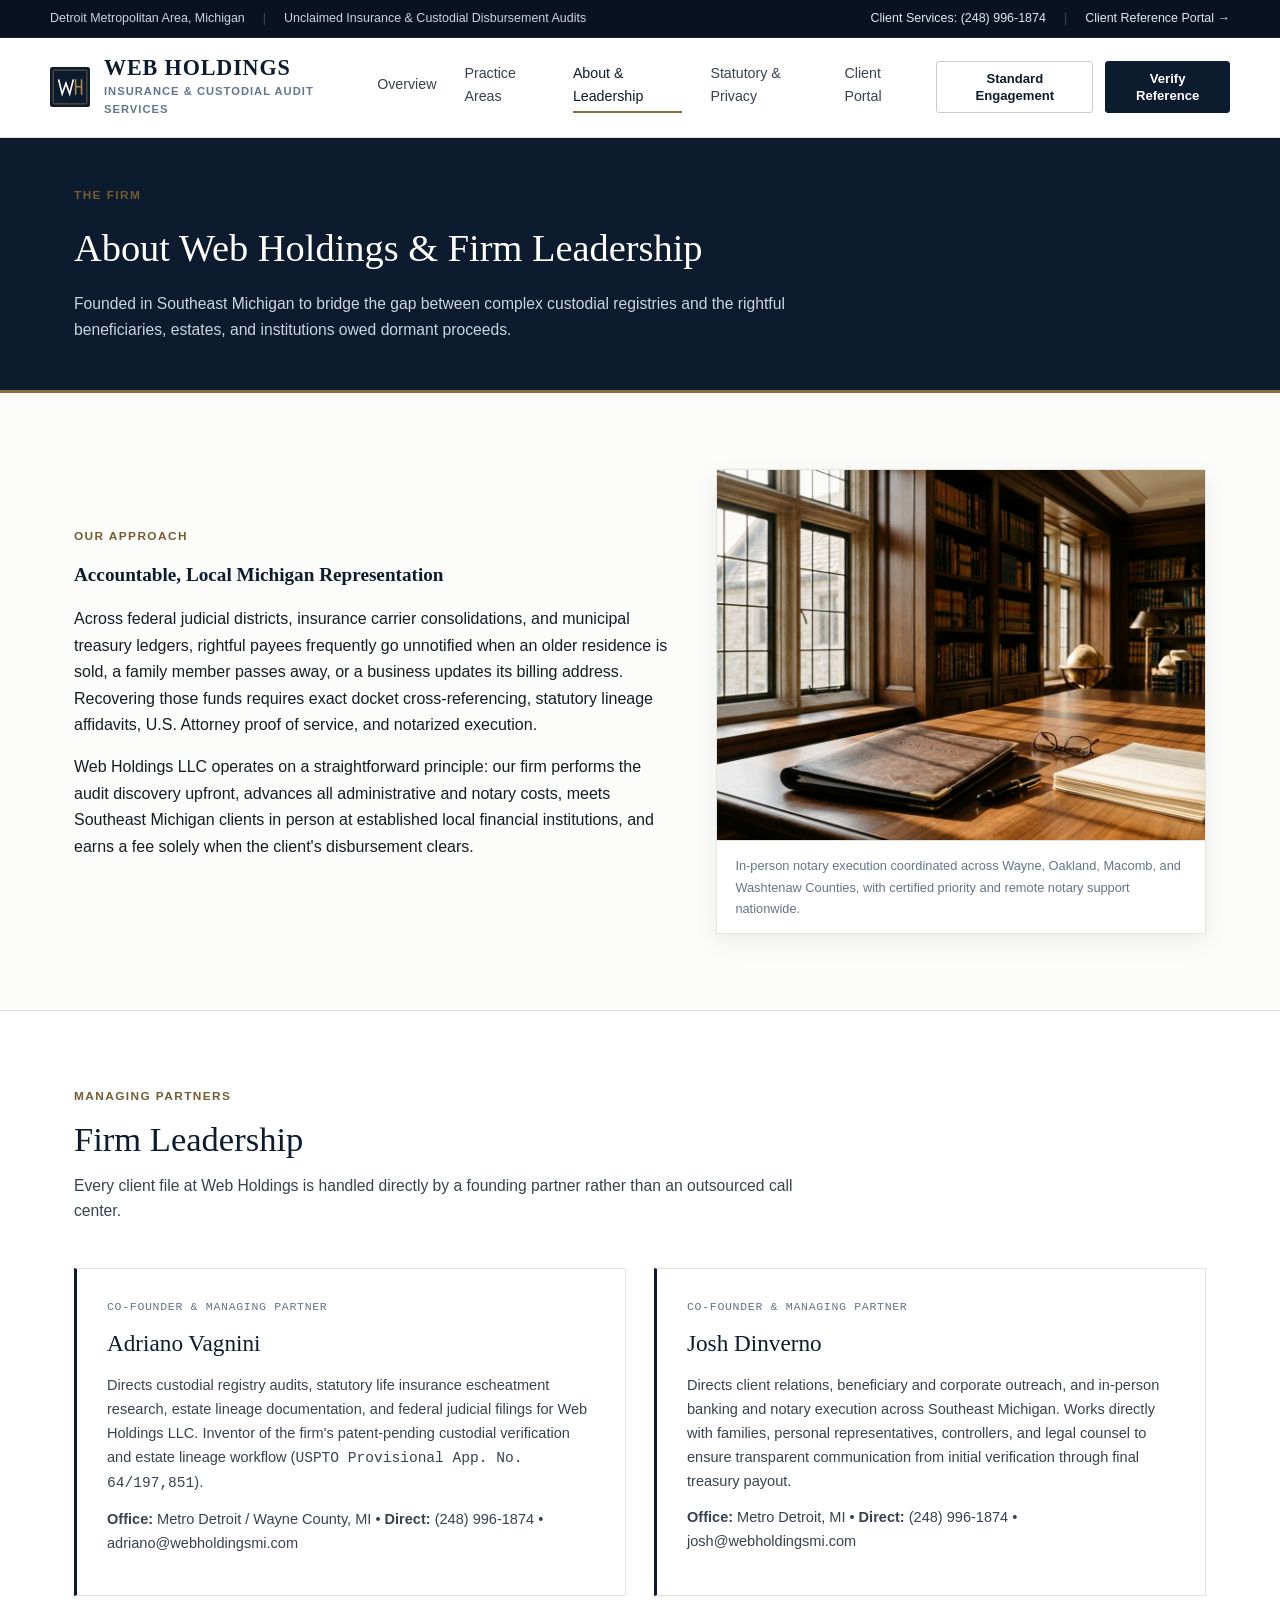
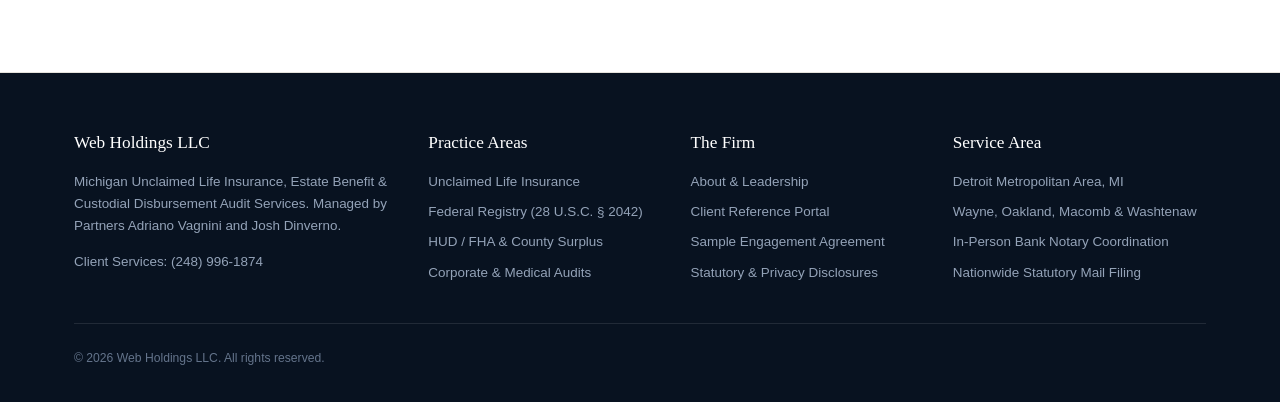
==== commit b8c9cf88: "Publish about.html" ====
--- a/about.html
+++ b/about.html
@@ -19,7 +19,7 @@
         <span>Unclaimed Insurance &amp; Custodial Disbursement Audits</span>
       </div>
       <div class="utility-right">
-        <a href="tel:3135884864" class="utility-link">Client Services: (313) 588-4864</a>
+        <a href="tel:2489961874" class="utility-link">Client Services: (248) 996-1874</a>
         <span class="utility-sep">|</span>
         <a href="portal.html" class="utility-link">Client Reference Portal &rarr;</a>
       </div>
@@ -121,7 +121,7 @@
           </p>
           <p>
             <strong>Office:</strong> Metro Detroit / Wayne County, MI &bull; <strong>Direct:</strong>
-            <a href="tel:3135884864">(313) 588-4864</a> &bull;
+            <a href="tel:2489961874">(248) 996-1874</a> &bull;
             <a href="mailto:adriano@webholdingsmi.com">adriano@webholdingsmi.com</a>
           </p>
         </div>
@@ -136,7 +136,7 @@
           </p>
           <p>
             <strong>Office:</strong> Metro Detroit, MI &bull; <strong>Direct:</strong>
-            <a href="tel:3135884864">(313) 588-4864</a> &bull;
+            <a href="tel:2489961874">(248) 996-1874</a> &bull;
             <a href="mailto:josh@webholdingsmi.com">josh@webholdingsmi.com</a>
           </p>
         </div>
@@ -153,7 +153,7 @@
             Michigan Unclaimed Life Insurance, Estate Benefit &amp; Custodial Disbursement Audit Services. Managed by
             Partners Adriano Vagnini and Josh Dinverno.
           </p>
-          <p>Client Services: <a href="tel:3135884864">(313) 588-4864</a></p>
+          <p>Client Services: <a href="tel:2489961874">(248) 996-1874</a></p>
         </div>
         <div>
           <h4 class="footer-title">Practice Areas</h4>
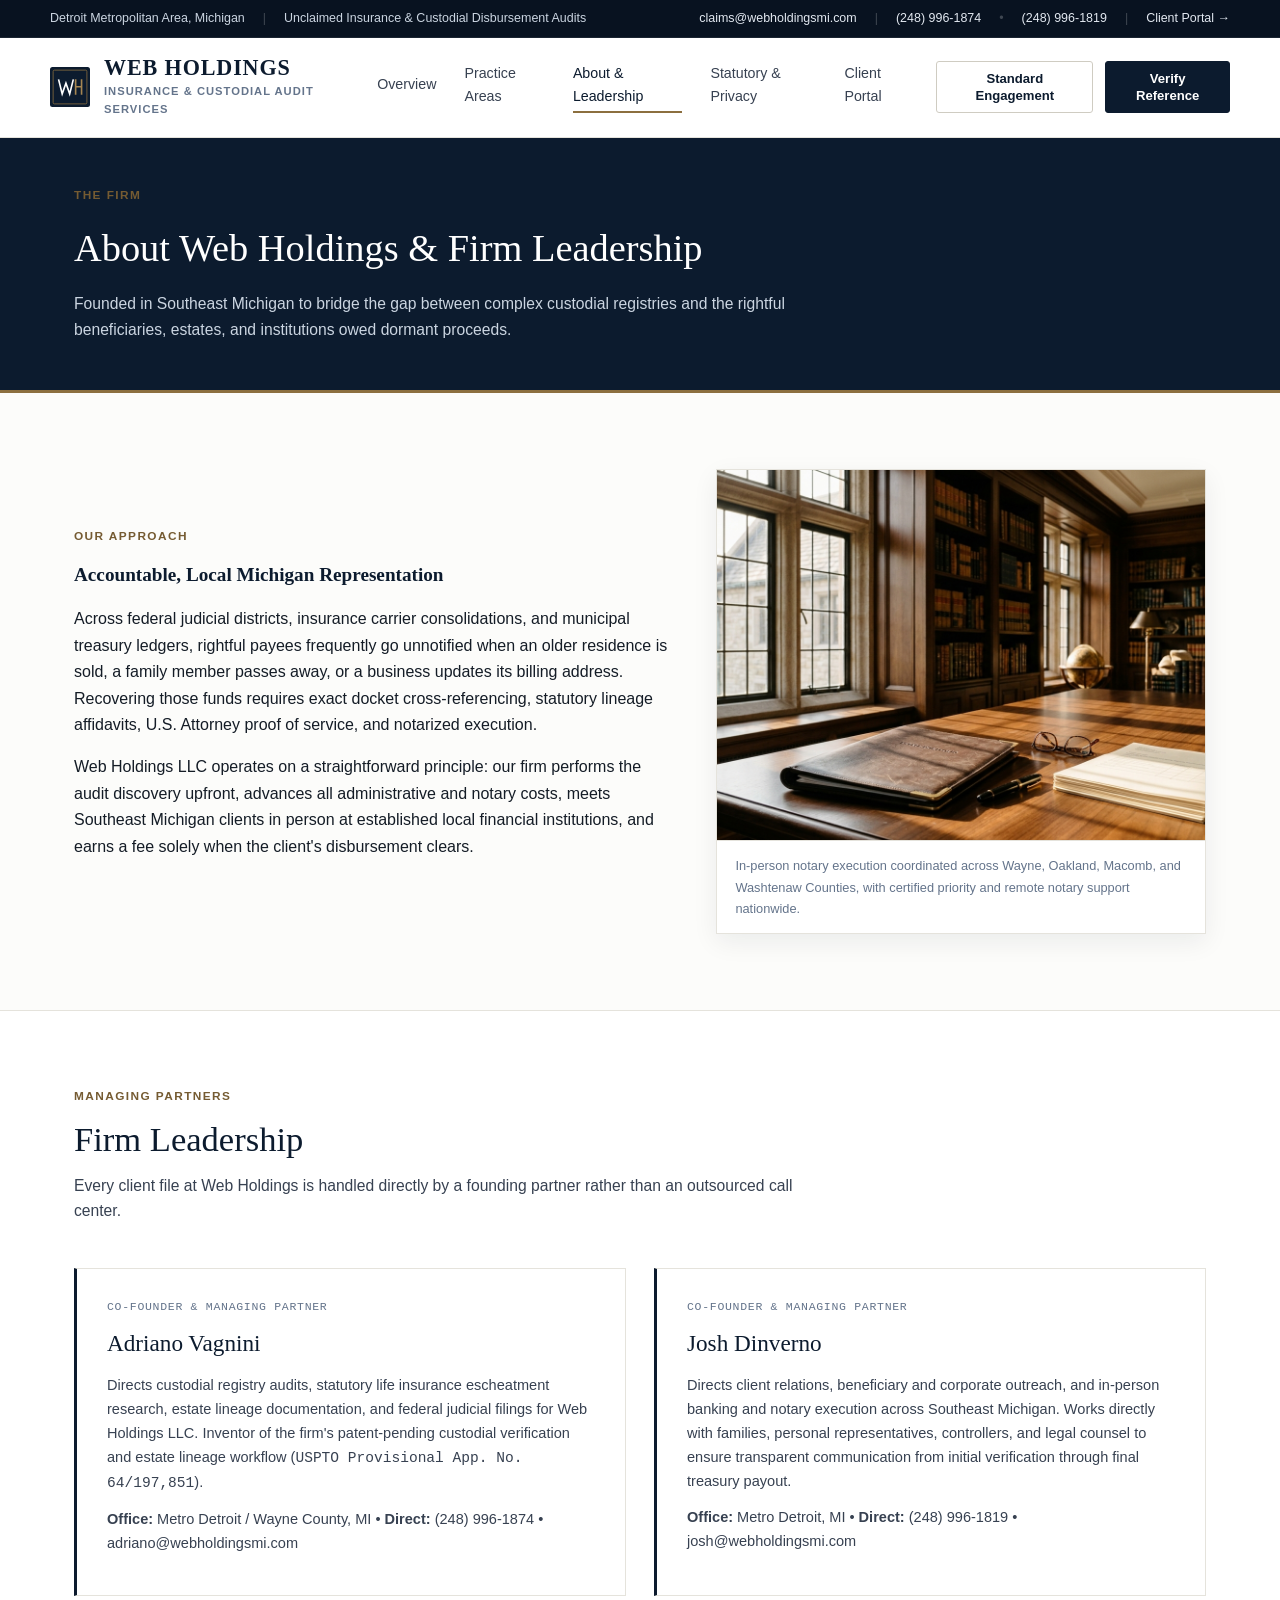
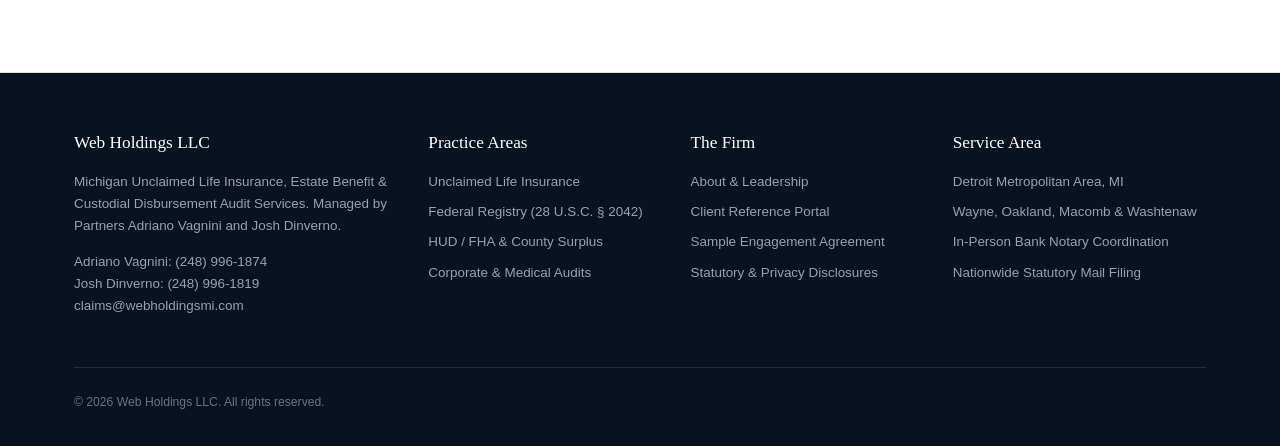
==== commit 059efaf5: "Publish about.html" ====
--- a/about.html
+++ b/about.html
@@ -19,9 +19,13 @@
         <span>Unclaimed Insurance &amp; Custodial Disbursement Audits</span>
       </div>
       <div class="utility-right">
-        <a href="tel:2489961874" class="utility-link">Client Services: (248) 996-1874</a>
+        <a href="mailto:claims@webholdingsmi.com" class="utility-link">claims@webholdingsmi.com</a>
         <span class="utility-sep">|</span>
-        <a href="portal.html" class="utility-link">Client Reference Portal &rarr;</a>
+        <a href="tel:2489961874" class="utility-link">(248) 996-1874</a>
+        <span class="utility-sep">&bull;</span>
+        <a href="tel:2489961819" class="utility-link">(248) 996-1819</a>
+        <span class="utility-sep">|</span>
+        <a href="portal.html" class="utility-link">Client Portal &rarr;</a>
       </div>
     </div>
   </div>
@@ -136,7 +140,7 @@
           </p>
           <p>
             <strong>Office:</strong> Metro Detroit, MI &bull; <strong>Direct:</strong>
-            <a href="tel:2489961874">(248) 996-1874</a> &bull;
+            <a href="tel:2489961819">(248) 996-1819</a> &bull;
             <a href="mailto:josh@webholdingsmi.com">josh@webholdingsmi.com</a>
           </p>
         </div>
@@ -153,7 +157,11 @@
             Michigan Unclaimed Life Insurance, Estate Benefit &amp; Custodial Disbursement Audit Services. Managed by
             Partners Adriano Vagnini and Josh Dinverno.
           </p>
-          <p>Client Services: <a href="tel:2489961874">(248) 996-1874</a></p>
+          <p>
+            Adriano Vagnini: <a href="tel:2489961874">(248) 996-1874</a><br />
+            Josh Dinverno: <a href="tel:2489961819">(248) 996-1819</a><br />
+            <a href="mailto:claims@webholdingsmi.com">claims@webholdingsmi.com</a>
+          </p>
         </div>
         <div>
           <h4 class="footer-title">Practice Areas</h4>
